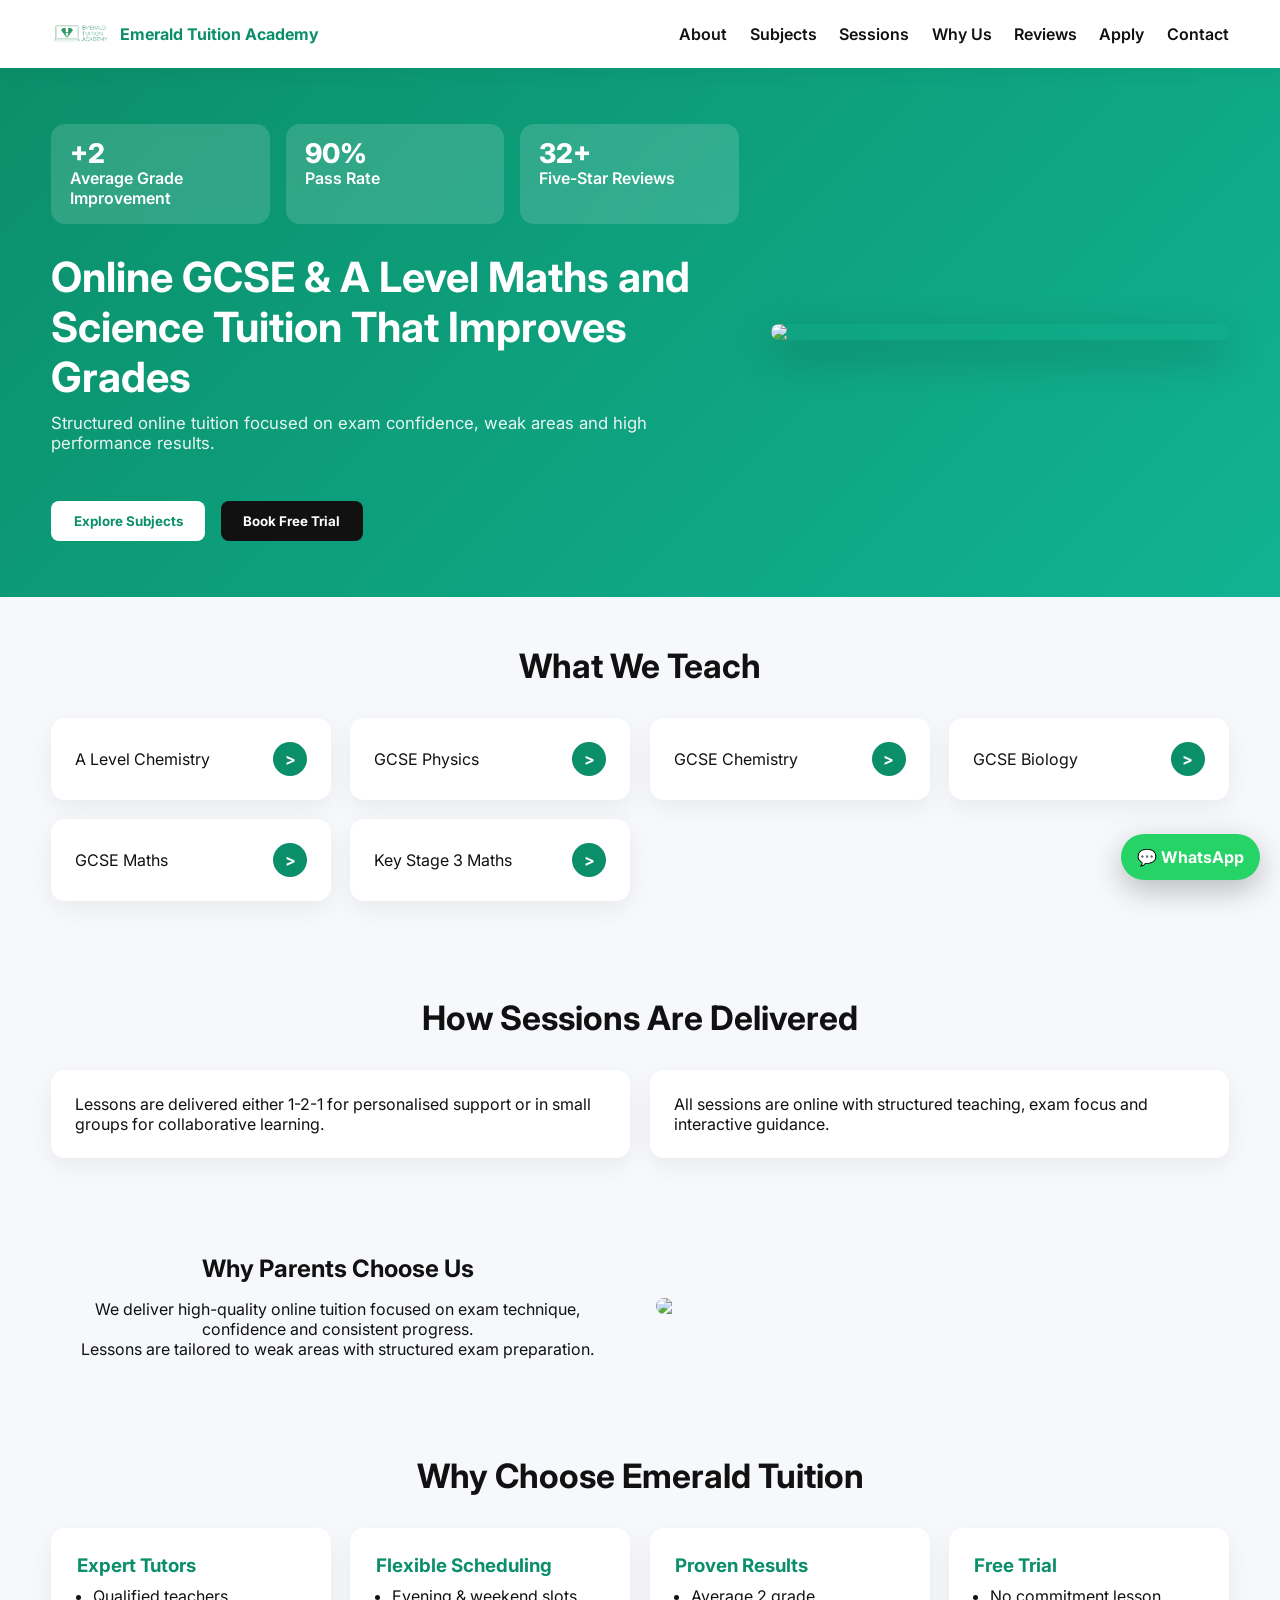
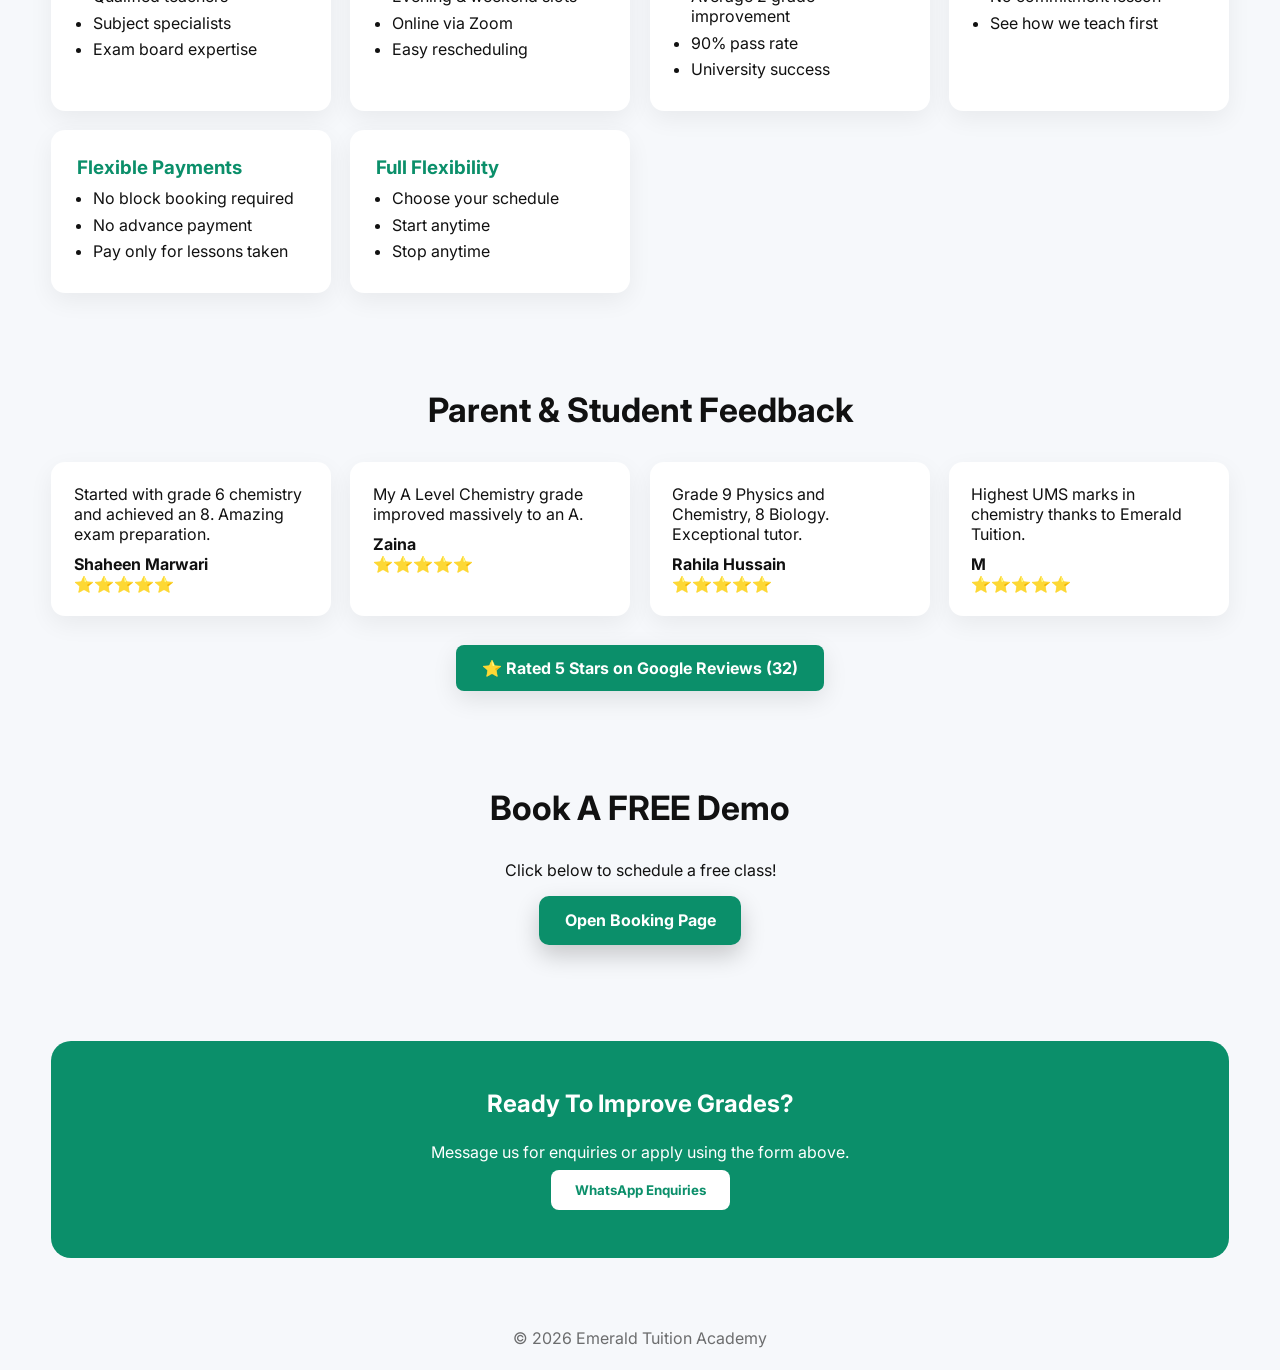
==== emeraldtuition/test/index.html @ 2b4d6810 "Add files via upload" ====
<!DOCTYPE html>
<html lang="en">
<head>
<meta charset="UTF-8">
<meta name="viewport" content="width=device-width, initial-scale=1.0">
<title>Emerald Tuition Academy</title>
<link href="https://fonts.googleapis.com/css2?family=Inter:wght@300;400;600;700;800&display=swap" rel="stylesheet">

<style>
*{margin:0;padding:0;box-sizing:border-box;font-family:Inter,system-ui}
body{background:#f6f8fb;color:#111}
a{text-decoration:none;color:inherit}

.container{width:92%;max-width:1200px;margin:auto}

/* NAV */
nav{
    position:sticky;
    top:0;
    background:#fff;
    box-shadow:0 4px 20px rgba(0,0,0,.05);
    z-index:99;
}
.nav-inner{
    display:flex;
    justify-content:space-between;
    align-items:center;
    padding:.8rem 0;
}
.logo{
    display:flex;
    align-items:center;
    gap:.6rem;
}
.logo img{height:42px}
.menu{
    display:flex;
    gap:1.4rem;
    font-weight:600;
}
.menu a:hover{color:#0b8f6a}

/* HERO */
.hero{
    padding:3.5rem 0;
    background:linear-gradient(135deg,#0b8f6a,#11b392);
    color:#fff;
}
.hero-inner{
    display:grid;
    grid-template-columns:1.2fr .8fr;
    gap:2rem;
    align-items:center;
}
.hero h1{font-size:2.6rem}
.hero p{opacity:.9;margin-top:.7rem}
.hero button{
    margin-top:1.3rem;
    padding:.75rem 1.4rem;
    border:none;
    border-radius:8px;
    background:#fff;
    color:#0b8f6a;
    font-weight:700;
}

/* IMAGE */
.hero img{
    width:100%;
    border-radius:18px;
    box-shadow:0 15px 40px rgba(0,0,0,.25);
}

/* SECTION */
section{padding:3rem 0}
.title{text-align:center;margin-bottom:2rem}
.title h2{font-size:2.1rem}

/* GRID */
.grid{
    display:grid;
    grid-template-columns:repeat(auto-fit,minmax(230px,1fr));
    gap:1.2rem;
}

/* CARD */
.card{
    background:#fff;
    padding:1.5rem;
    border-radius:14px;
    box-shadow:0 8px 25px rgba(0,0,0,.06);
}

/* ABOUT */
.about{
    display:grid;
    grid-template-columns:1fr 1fr;
    gap:2rem;
    align-items:center;
}
.about img{
    width:100%;
    border-radius:18px;
}

/* FEATURES */
.feature{
    background:#fff;
    padding:1.6rem;
    border-radius:14px;
    box-shadow:0 8px 25px rgba(0,0,0,.06);
}
.feature h3{margin-bottom:.6rem;color:#0b8f6a}
.feature ul{padding-left:1rem}
.feature li{margin:.4rem 0}

/* REVIEWS */
.review{
    background:#fff;
    padding:1.4rem;
    border-radius:14px;
    box-shadow:0 8px 25px rgba(0,0,0,.06);
}
.review h4{margin-top:.6rem}

/* APPLY BUTTON */
.apply-btn{
    display:inline-block;
    margin-top:1rem;
    padding:.9rem 1.6rem;
    border-radius:10px;
    background:#0b8f6a;
    color:white;
    font-weight:700;
    box-shadow:0 10px 25px rgba(0,0,0,.2);
}

/* CONTACT */
.contact{
    background:#0b8f6a;
    color:white;
    border-radius:20px;
    padding:3rem 1.5rem;
    text-align:center;
}
.contact button{
    margin-top:.5rem;
    padding:.75rem 1.5rem;
    border:none;
    border-radius:8px;
    background:white;
    color:#0b8f6a;
    font-weight:700;
}

/* WHATSAPP */
.whatsapp{
    position:fixed;
    bottom:20px;
    right:20px;
    background:#25d366;
    color:white;
    padding:.8rem 1rem;
    border-radius:50px;
    font-weight:700;
    box-shadow:0 10px 30px rgba(0,0,0,.25);
}

/* FOOTER */
footer{text-align:center;padding:1.4rem;opacity:.6}

/* MOBILE */
@media(max-width:900px){
    .hero-inner,.about{grid-template-columns:1fr}
    .hero h1{font-size:2.1rem}
    .menu{display:none}
}

section {
  scroll-margin-top: 90px;
}

/* RESULTS BAR */
.results-bar{
    display:flex;
    gap:1rem;
    flex-wrap:wrap;
    margin-bottom:1.7rem;
}

.result-box{
    background:rgba(255,255,255,.15);
    backdrop-filter:blur(6px);
    padding:1rem 1.2rem;
    border-radius:14px;
    min-width:170px;
    flex:1;
}

.result-box strong{
    display:block;
    font-size:1.7rem;
    font-weight:800;
    line-height:1;
}

.result-box span{
    display:block;
    margin-top:.10rem;
    font-weight:600;
}

/* MOBILE FIX */
@media(max-width:700px){

    .results-bar{
        display:grid;
        grid-template-columns:repeat(3,1fr);
        gap:.6rem;
    }

    .result-box{
        min-width:0;
        padding:.8rem .6rem;
        text-align:center;
    }

    .result-box strong{
        font-size:1.3rem;
    }

    .result-box span{
        font-size:.72rem;
        line-height:1.2;
    }

}

</style>
</head>

<body>

<nav>
    <div class="container nav-inner">
        <div class="logo">
            <img src="images/logo.jpeg">
            <strong style="color:#0b8f6a;">Emerald Tuition Academy</strong>
        </div>
        <div class="menu">
            <a href="#about">About</a>
            <a href="#subjects">Subjects</a>
            <a href="#delivery">Sessions</a>
            <a href="#why">Why Us</a>
            <a href="#reviews">Reviews</a>
            <a href="#apply">Apply</a>
            <a href="#contact">Contact</a>
        </div>
    </div>
</nav>

<section class="hero">
    <div class="container hero-inner">

        <div>

            <!-- RESULTS BAR -->
<div class="results-bar">

    <div class="result-box">
        <strong>+2</strong>
        <span>Average Grade Improvement</span>
    </div>

    <div class="result-box">
        <strong>90%</strong>
        <span>Pass Rate</span>
    </div>

    <div class="result-box">
        <strong>32+</strong>
        <span>Five-Star Reviews</span>
    </div>

</div>

            <!-- MAIN HEADLINE -->
            <h1>
                Online GCSE & A Level Maths and Science Tuition That Improves Grades
            </h1>

            <p style="font-size:1.05rem;max-width:620px;">
                Structured online tuition focused on exam confidence,
                weak areas and high performance results.
            </p>

            <!-- BUTTONS -->
            <div style="
                display:flex;
                gap:1rem;
                flex-wrap:wrap;
                margin-top:1.7rem;
            ">

                <a href="#subjects">
                    <button style="cursor:pointer;">
                        Explore Subjects
                    </button>
                </a>

                <a href="https://calendly.com/YOUR-LINK"
                   target="_blank">

                    <button style="
                        cursor:pointer;
                        background:#111;
                        color:#fff;
                    ">
                        Book Free Trial
                    </button>

                </a>

            </div>

        </div>

        <!-- IMAGE -->
        <img src="https://homeedlife.co.uk/wp-content/uploads/2023/11/boy-doing-online-school.jpg">

    </div>
</section>

<section id="subjects">
    <div class="container">
        <div class="title"><h2>What We Teach</h2></div>

        <div class="grid">

            <!-- A LEVEL CHEMISTRY -->
            <div class="card subject-card">

                <div class="subject-top"
                     onclick="toggleDropdown(this)"
                     style="display:flex;justify-content:space-between;align-items:center;cursor:pointer;">

                    <span>A Level Chemistry</span>

                    <div style="display:flex;align-items:center;gap:.7rem;">

                        <a href="subjects/a-level-chemistry-tutor"
                           onclick="event.stopPropagation()"
                           style="background:#0b8f6a;color:#fff;width:34px;height:34px;border-radius:50%;display:flex;align-items:center;justify-content:center;font-weight:700;">
                           >
                        </a>

                    </div>
                </div>

                <div class="dropdown"
                     style="display:none;
                            margin-top:1rem;
                            background:#eef4f2;
                            border-radius:10px;
                            padding:1rem;">

                    <p><strong>Topics Covered:</strong></p>
                    <p>Organic Chemistry, Kinetics, Equilibria, Calculations, Acids & Bases</p>

                    <br>

                    <p><strong>What Students Get:</strong></p>
                    <p>
                    ✔ Exam-focused teaching<br>
                    ✔ Structured lessons<br>
                    ✔ Homework support<br>
                    ✔ Confidence improvement
                    </p>

                </div>
            </div>

            <!-- GCSE PHYSICS -->
            <div class="card subject-card">

                <div class="subject-top"
                     onclick="toggleDropdown(this)"
                     style="display:flex;justify-content:space-between;align-items:center;cursor:pointer;">

                    <span>GCSE Physics</span>

                    <a href="subjects/gcse-physics-tutor"
                       onclick="event.stopPropagation()"
                       style="background:#0b8f6a;color:#fff;width:34px;height:34px;border-radius:50%;display:flex;align-items:center;justify-content:center;font-weight:700;">
                       >
                    </a>
                </div>

                <div class="dropdown"
                     style="display:none;
                            margin-top:1rem;
                            background:#eef4f2;
                            border-radius:10px;
                            padding:1rem;">

                    <p><strong>Topics Covered:</strong></p>
                    <p>Energy, Electricity, Forces, Waves, Space Physics</p>

                    <br>

                    <p><strong>What Students Get:</strong></p>
                    <p>
                    ✔ Better understanding<br>
                    ✔ Exam practice<br>
                    ✔ Grade improvement<br>
                    ✔ Personal support
                    </p>

                </div>
            </div>

            <!-- GCSE CHEMISTRY -->
            <div class="card subject-card">

                <div class="subject-top"
                     onclick="toggleDropdown(this)"
                     style="display:flex;justify-content:space-between;align-items:center;cursor:pointer;">

                    <span>GCSE Chemistry</span>

                    <a href="subjects/gcse-chemistry-tutor"
                       onclick="event.stopPropagation()"
                       style="background:#0b8f6a;color:#fff;width:34px;height:34px;border-radius:50%;display:flex;align-items:center;justify-content:center;font-weight:700;">
                       >
                    </a>
                </div>

                <div class="dropdown"
                     style="display:none;
                            margin-top:1rem;
                            background:#eef4f2;
                            border-radius:10px;
                            padding:1rem;">

                    <p><strong>Topics Covered:</strong></p>
                    <p>Atomic Structure, Bonding, Quantitative Chemistry, Organic Chemistry</p>

                    <br>

                    <p><strong>What Students Get:</strong></p>
                    <p>
                    ✔ Exam mastery<br>
                    ✔ Confidence boost<br>
                    ✔ Weak area targeting<br>
                    ✔ Structured revision
                    </p>

                </div>
            </div>

            <!-- GCSE BIOLOGY -->
            <div class="card subject-card">

                <div class="subject-top"
                     onclick="toggleDropdown(this)"
                     style="display:flex;justify-content:space-between;align-items:center;cursor:pointer;">

                    <span>GCSE Biology</span>

                    <a href="subjects/gcse-biology-tutor"
                       onclick="event.stopPropagation()"
                       style="background:#0b8f6a;color:#fff;width:34px;height:34px;border-radius:50%;display:flex;align-items:center;justify-content:center;font-weight:700;">
                       >
                    </a>
                </div>

                <div class="dropdown"
                     style="display:none;
                            margin-top:1rem;
                            background:#eef4f2;
                            border-radius:10px;
                            padding:1rem;">

                    <p><strong>Topics Covered:</strong></p>
                    <p>Cell Biology, Infection & Response, Ecology, Human Biology</p>

                    <br>

                    <p><strong>What Students Get:</strong></p>
                    <p>
                    ✔ Clear explanations<br>
                    ✔ Exam prep<br>
                    ✔ Revision guidance<br>
                    ✔ Higher grades
                    </p>

                </div>
            </div>

            <!-- GCSE MATHS -->
            <div class="card subject-card">

                <div class="subject-top"
                     onclick="toggleDropdown(this)"
                     style="display:flex;justify-content:space-between;align-items:center;cursor:pointer;">

                    <span>GCSE Maths</span>

                    <a href="subjects/gcse-maths-tutor"
                       onclick="event.stopPropagation()"
                       style="background:#0b8f6a;color:#fff;width:34px;height:34px;border-radius:50%;display:flex;align-items:center;justify-content:center;font-weight:700;">
                       >
                    </a>
                </div>

                <div class="dropdown"
                     style="display:none;
                            margin-top:1rem;
                            background:#eef4f2;
                            border-radius:10px;
                            padding:1rem;">

                    <p><strong>Topics Covered:</strong></p>
                    <p>Algebra, Trigonometry, Geometry, Statistics, Problem Solving</p>

                    <br>

                    <p><strong>What Students Get:</strong></p>
                    <p>
                    ✔ Strong foundations<br>
                    ✔ Exam confidence<br>
                    ✔ Personal guidance<br>
                    ✔ Better problem solving
                    </p>

                </div>
            </div>

            <!-- KS3 MATHS -->
            <div class="card subject-card">

                <div class="subject-top"
                     onclick="toggleDropdown(this)"
                     style="display:flex;justify-content:space-between;align-items:center;cursor:pointer;">

                    <span>Key Stage 3 Maths</span>

                    <a href="subjects/ks3-maths-tutor"
                       onclick="event.stopPropagation()"
                       style="background:#0b8f6a;color:#fff;width:34px;height:34px;border-radius:50%;display:flex;align-items:center;justify-content:center;font-weight:700;">
                       >
                    </a>
                </div>

                <div class="dropdown"
                     style="display:none;
                            margin-top:1rem;
                            background:#eef4f2;
                            border-radius:10px;
                            padding:1rem;">

                    <p><strong>Topics Covered:</strong></p>
                    <p>Fractions, Percentages, Algebra Basics, Graphs</p>

                    <br>

                    <p><strong>What Students Get:</strong></p>
                    <p>
                    ✔ Confidence building<br>
                    ✔ Strong maths foundations<br>
                    ✔ Interactive lessons<br>
                    ✔ Smooth GCSE preparation
                    </p>

                </div>
            </div>

        </div>
    </div>
</section>

<script>
function toggleDropdown(element) {

    const dropdown =
    element.parentElement.querySelector(".dropdown");

    const allDropdowns =
    document.querySelectorAll(".dropdown");

    allDropdowns.forEach(item => {
        if(item !== dropdown){
            item.style.display = "none";
        }
    });

    dropdown.style.display =
    dropdown.style.display === "block"
    ? "none"
    : "block";
}
</script>

<script>
function toggleDropdown(element) {

    const dropdown =
    element.parentElement.querySelector(".dropdown");

    const allDropdowns =
    document.querySelectorAll(".dropdown");

    allDropdowns.forEach(item => {
        if(item !== dropdown){
            item.style.display = "none";
        }
    });

    dropdown.style.display =
    dropdown.style.display === "block"
    ? "none"
    : "block";
}
</script>

<section id="delivery">
    <div class="container">
        <div class="title"><h2>How Sessions Are Delivered</h2></div>
        <div class="grid">
            <div class="card">Lessons are delivered either 1-2-1 for personalised support or in small groups for collaborative learning.</div>
            <div class="card">All sessions are online with structured teaching, exam focus and interactive guidance.</div>
        </div>
    </div>
</section>

<section id="about">
    <div class="container about">
        <div style="text-align: center;">
            <h2 style="margin-bottom: 1rem;">Why Parents Choose Us</h2>
            <p>We deliver high-quality online tuition focused on exam technique, confidence and consistent progress.</p>
            <p>Lessons are tailored to weak areas with structured exam preparation.</p>
        </div>
        <img src="https://static.wixstatic.com/media/75bcfb_be0d665fe6b447b88cdbca9f40bd2ba9~mv2.jpg/v1/fill/w_721,h_543,al_c/75bcfb_be0d665fe6b447b88cdbca9f40bd2ba9~mv2.jpg">
    </div>
</section>

<section id="why">
    <div class="container">
        <div class="title"><h2>Why Choose Emerald Tuition</h2></div>
        <div class="grid">
            <div class="feature">
                <h3>Expert Tutors</h3>
                <ul>
                    <li>Qualified teachers</li>
                    <li>Subject specialists</li>
                    <li>Exam board expertise</li>
                </ul>
            </div>
            <div class="feature">
                <h3>Flexible Scheduling</h3>
                <ul>
                    <li>Evening & weekend slots</li>
                    <li>Online via Zoom</li>
                    <li>Easy rescheduling</li>
                </ul>
            </div>
            <div class="feature">
                <h3>Proven Results</h3>
                <ul>
                    <li>Average 2 grade improvement</li>
                    <li>90% pass rate</li>
                    <li>University success</li>
                </ul>
            </div>

            <div class="feature">
    <h3>Free Trial</h3>
    <ul>
        <li>No commitment lesson</li>
        <li>See how we teach first</li>
    </ul>
</div>

<div class="feature">
    <h3>Flexible Payments</h3>
    <ul>
        <li>No block booking required</li>
        <li>No advance payment</li>
        <li>Pay only for lessons taken</li>
    </ul>
</div>

<div class="feature">
    <h3>Full Flexibility</h3>
    <ul>
        <li>Choose your schedule</li>
        <li>Start anytime</li>
        <li>Stop anytime</li>
    </ul>
</div>

        </div>
    </div>
</section>

<section id="reviews">
    <div class="container">
        <div class="title"><h2>Parent & Student Feedback</h2></div>
        <div class="grid">
            <div class="review">
                <p>Started with grade 6 chemistry and achieved an 8. Amazing exam preparation.</p>
                <h4>Shaheen Marwari</h4> ⭐⭐⭐⭐⭐
            </div>
            <div class="review">
                <p>My A Level Chemistry grade improved massively to an A.</p>
                <h4>Zaina</h4> ⭐⭐⭐⭐⭐
            </div>
            <div class="review">
                <p>Grade 9 Physics and Chemistry, 8 Biology. Exceptional tutor.</p>
                <h4>Rahila Hussain</h4> ⭐⭐⭐⭐⭐
            </div>
            <div class="review">
                <p>Highest UMS marks in chemistry thanks to Emerald Tuition.</p>
                <h4>M</h4> ⭐⭐⭐⭐⭐
            </div>
        </div>

        <!-- ⭐ GOOGLE REVIEWS BUTTON -->
        <div style="text-align:center; margin-top:1.8rem;">
            <a href="https://www.google.com/search?sca_esv=fa30f98f2ff67e07&si=AL3DRZEsmMGCryMMFSHJ3StBhOdZ2-6yYkXd_doETEE1OR-qOelwA-dUasPa48wmMocdt_zc8w1ixSBPUWT4-S5v3i-HgxTdZVt08RGUj78HB-r6PFb3XQNc_aOpmDAok-s4RBOkZh48gJ9RqbSSlosvEtI8_Vebgw%3D%3D&q=Emerald+Tuition+Academy+Reviews&sa=X&ved=2ahUKEwixqMnhg8WSAxW_Q0EAHY_tHYEQ0bkNegQIPRAD&biw=1272&bih=588&dpr=1.5&sei=dfSFad6SLpGdhbIPxcadkQw" 
               target="_blank"
               style="display:inline-block; padding:0.8rem 1.6rem; background:#0b8f6a; color:#fff; border-radius:8px; font-weight:700; box-shadow:0 8px 25px rgba(0,0,0,.1);">
                ⭐ Rated 5 Stars on Google Reviews (32)
            </a>
        </div>

    </div>
</section>


<section id="apply">
    <div class="container" style="text-align:center">
        <div class="title"><h2>Book A FREE Demo</h2></div>
        <p>Click below to schedule a free class!</p>
        <a class="apply-btn" href="https://forms.gle/KcSVuQcyiTKTGoABA" target="_blank">Open Booking Page</a>
    </div>
</section>

<section id="contact">
    <div class="container contact">
        <h2 style="margin-bottom: 1.5rem;">Ready To Improve Grades?</h2>
        <p>Message us for enquiries or apply using the form above.</p>
        <button><a href="https://wa.me/447933665087">WhatsApp Enquiries</a></button>
    </div>
</section>

<a class="whatsapp" href="https://wa.me/447933665087">💬 WhatsApp</a>

<footer>
© 2026 Emerald Tuition Academy
</footer>

</body>
</html>
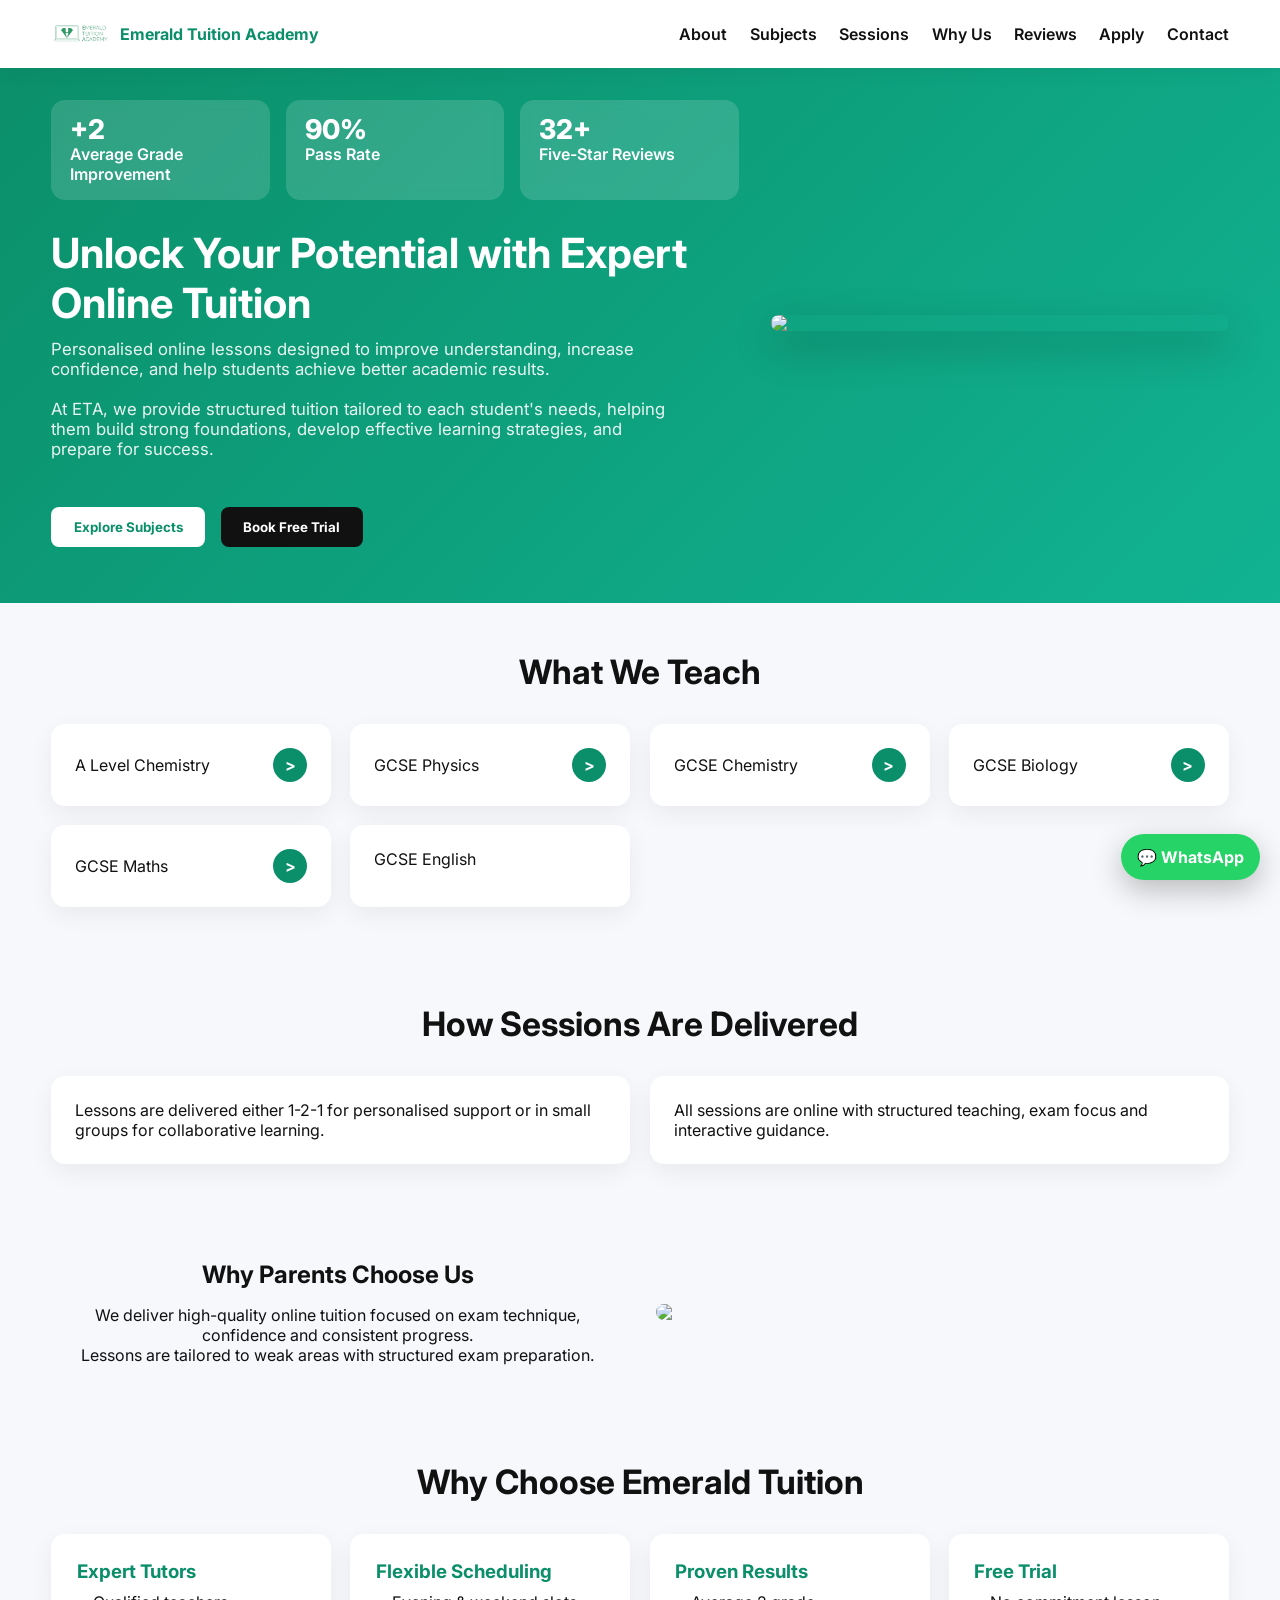
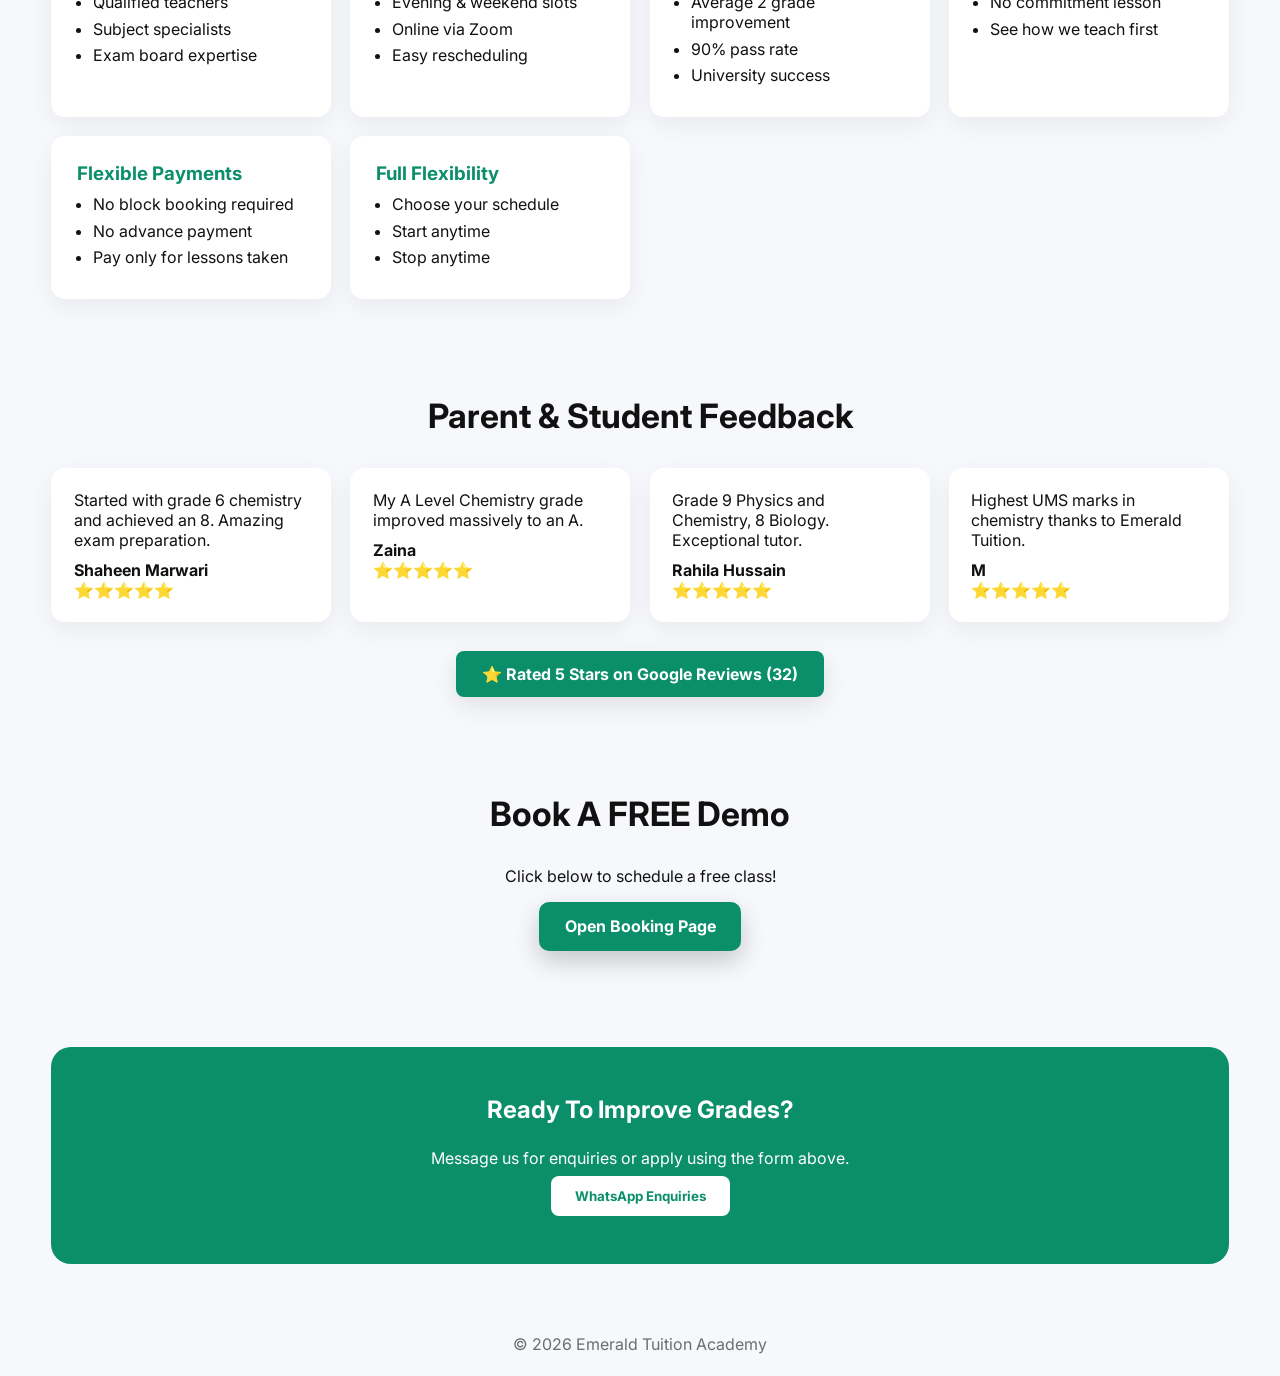
==== commit 584f8960: "Update index.html" ====
--- a/emeraldtuition/test/index.html
+++ b/emeraldtuition/test/index.html
@@ -26,6 +26,7 @@
     justify-content:space-between;
     align-items:center;
     padding:.8rem 0;
+    
 }
 .logo{
     display:flex;
@@ -45,6 +46,7 @@
     padding:3.5rem 0;
     background:linear-gradient(135deg,#0b8f6a,#11b392);
     color:#fff;
+    padding-top: 2rem;
 }
 .hero-inner{
     display:grid;
@@ -286,12 +288,13 @@
 
             <!-- MAIN HEADLINE -->
             <h1>
-                Online GCSE & A Level Maths and Science Tuition That Improves Grades
+                Unlock Your Potential with Expert Online Tuition
             </h1>
 
             <p style="font-size:1.05rem;max-width:620px;">
-                Structured online tuition focused on exam confidence,
-                weak areas and high performance results.
+                Personalised online lessons designed to improve understanding, increase confidence, and help students achieve better academic results.
+                <br><br>
+At ETA, we provide structured tuition tailored to each student's needs, helping them build strong foundations, develop effective learning strategies, and prepare for success.
             </p>
 
             <!-- BUTTONS -->
@@ -543,36 +546,11 @@
                      onclick="toggleDropdown(this)"
                      style="display:flex;justify-content:space-between;align-items:center;cursor:pointer;">
 
-                    <span>Key Stage 3 Maths</span>
-
-                    <a href="subjects/ks3-maths-tutor"
-                       onclick="event.stopPropagation()"
-                       style="background:#0b8f6a;color:#fff;width:34px;height:34px;border-radius:50%;display:flex;align-items:center;justify-content:center;font-weight:700;">
-                       >
-                    </a>
-                </div>
-
-                <div class="dropdown"
-                     style="display:none;
-                            margin-top:1rem;
-                            background:#eef4f2;
-                            border-radius:10px;
-                            padding:1rem;">
-
-                    <p><strong>Topics Covered:</strong></p>
-                    <p>Fractions, Percentages, Algebra Basics, Graphs</p>
-
-                    <br>
-
-                    <p><strong>What Students Get:</strong></p>
-                    <p>
-                    ✔ Confidence building<br>
-                    ✔ Strong maths foundations<br>
-                    ✔ Interactive lessons<br>
-                    ✔ Smooth GCSE preparation
-                    </p>
-
-                </div>
+                    <span>GCSE English</span>
+
+
+
+                
             </div>
 
         </div>
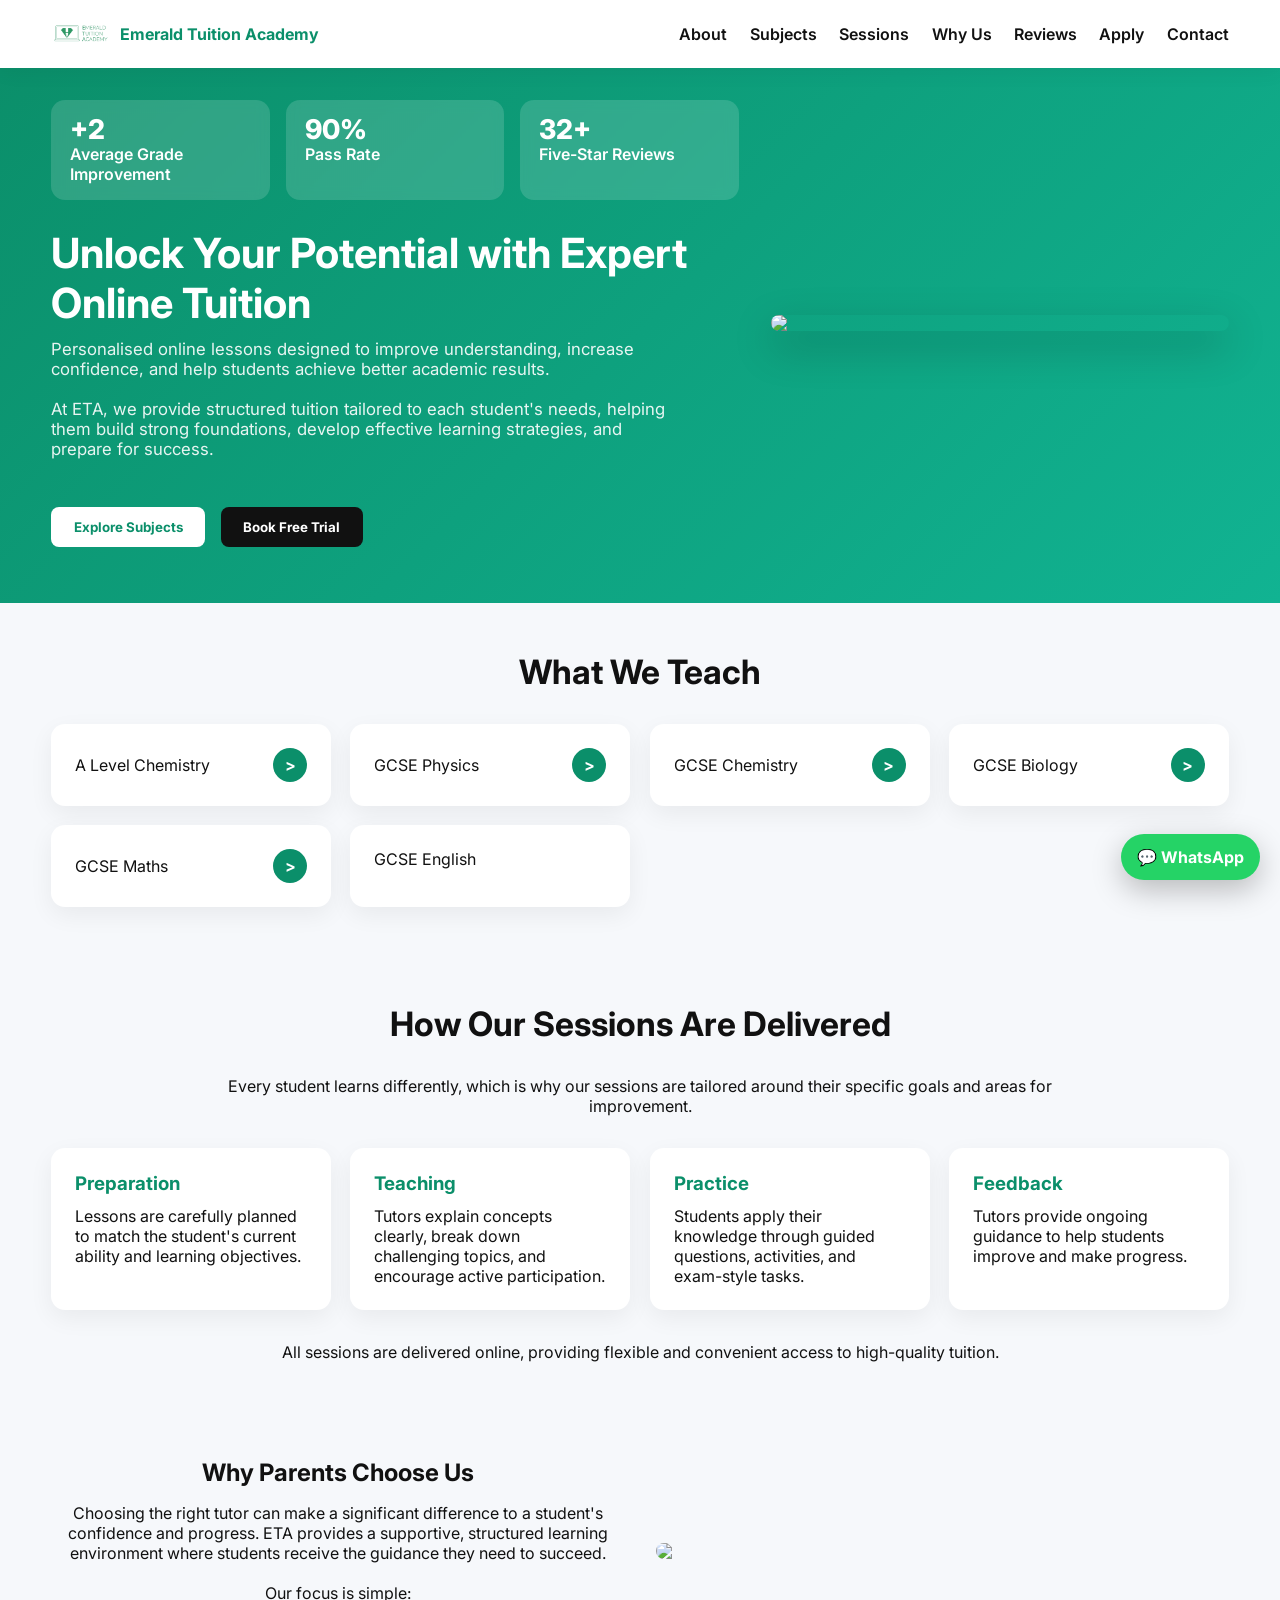
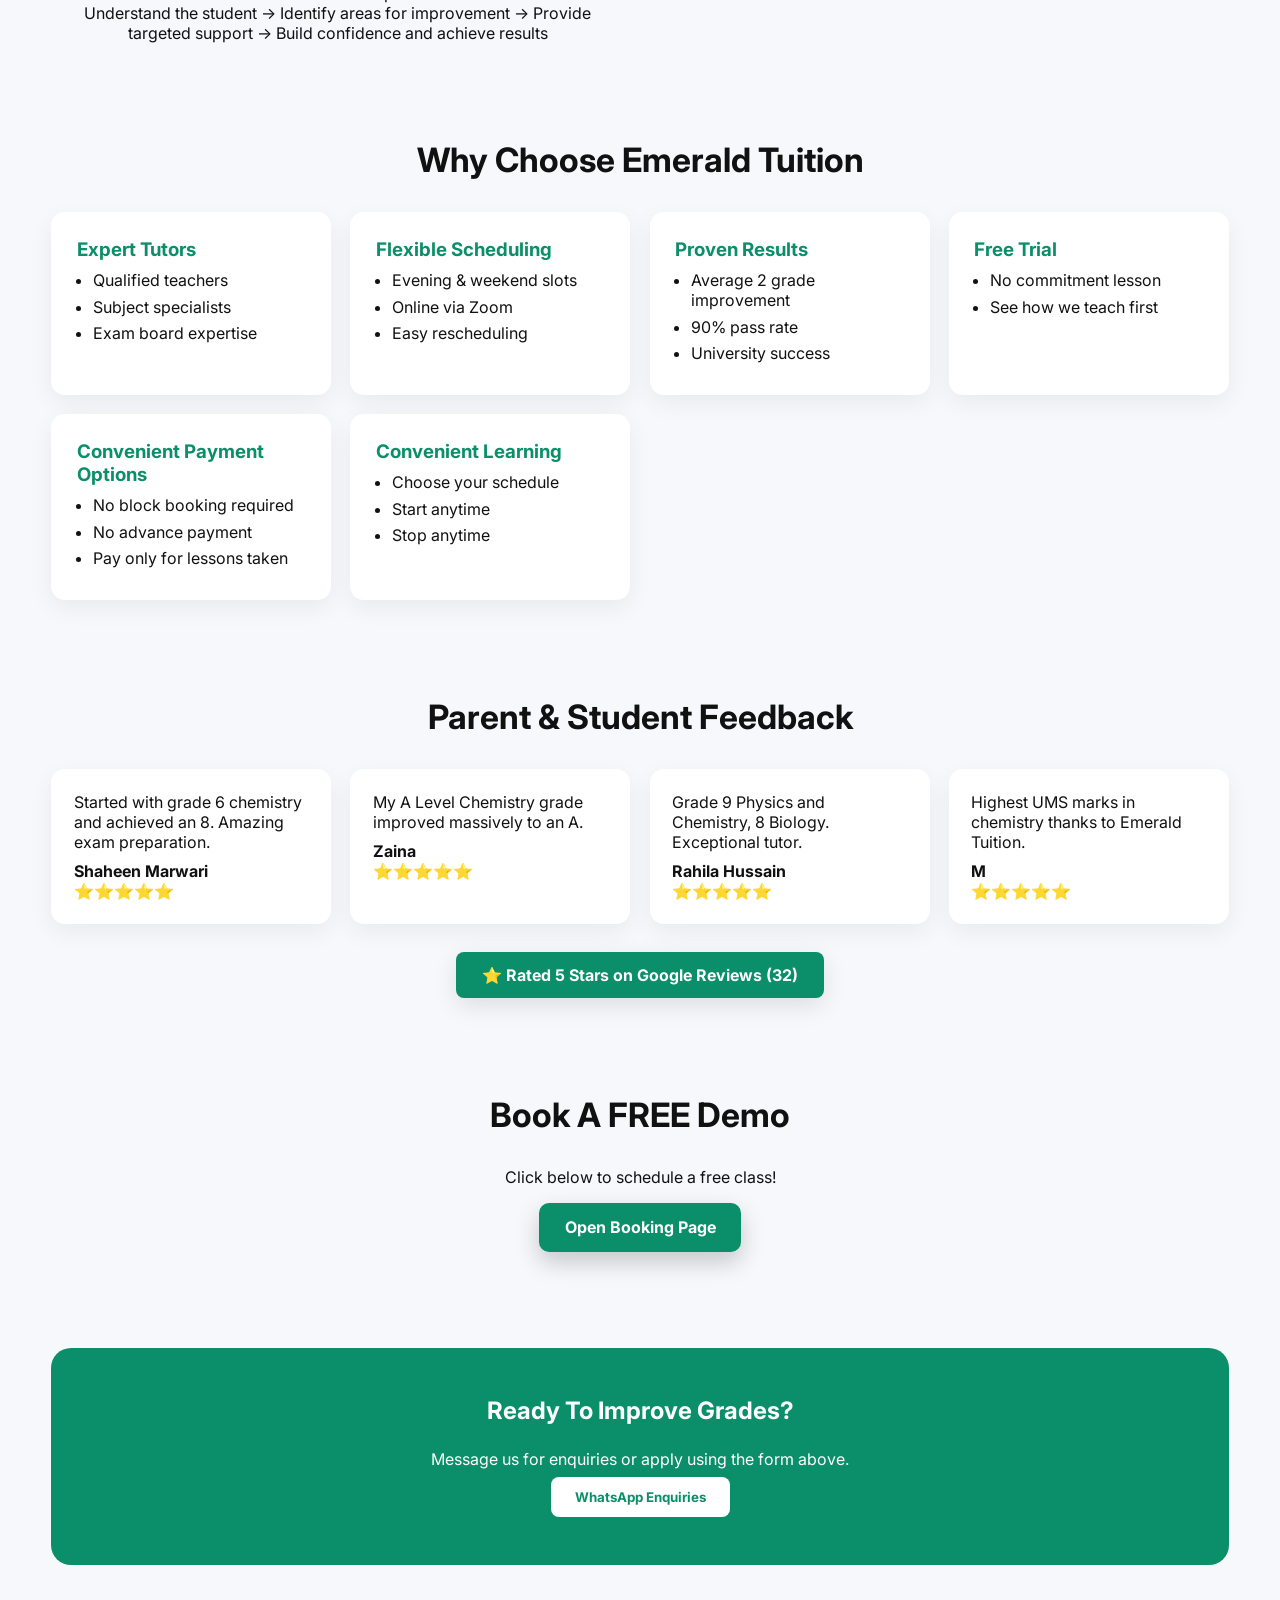
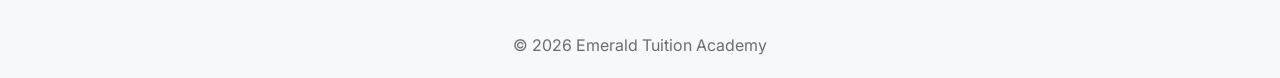
==== commit f17b4aaa: "Add files via upload" ====
--- a/emeraldtuition/test/index.html
+++ b/emeraldtuition/test/index.html
@@ -603,11 +603,37 @@
 
 <section id="delivery">
     <div class="container">
-        <div class="title"><h2>How Sessions Are Delivered</h2></div>
+        <div class="title"><h2>How Our Sessions Are Delivered</h2></div>
+
+        <p style="text-align:center;max-width:850px;margin:0 auto 2rem auto;">
+            Every student learns differently, which is why our sessions are tailored around their specific goals and areas for improvement.
+        </p>
+
         <div class="grid">
-            <div class="card">Lessons are delivered either 1-2-1 for personalised support or in small groups for collaborative learning.</div>
-            <div class="card">All sessions are online with structured teaching, exam focus and interactive guidance.</div>
-        </div>
+            <div class="card">
+                <h3 style="color:#0b8f6a;margin-bottom:.7rem;">Preparation</h3>
+                <p>Lessons are carefully planned to match the student's current ability and learning objectives.</p>
+            </div>
+
+            <div class="card">
+                <h3 style="color:#0b8f6a;margin-bottom:.7rem;">Teaching</h3>
+                <p>Tutors explain concepts clearly, break down challenging topics, and encourage active participation.</p>
+            </div>
+
+            <div class="card">
+                <h3 style="color:#0b8f6a;margin-bottom:.7rem;">Practice</h3>
+                <p>Students apply their knowledge through guided questions, activities, and exam-style tasks.</p>
+            </div>
+
+            <div class="card">
+                <h3 style="color:#0b8f6a;margin-bottom:.7rem;">Feedback</h3>
+                <p>Tutors provide ongoing guidance to help students improve and make progress.</p>
+            </div>
+        </div>
+
+        <p style="text-align:center;max-width:850px;margin:2rem auto 0 auto;">
+            All sessions are delivered online, providing flexible and convenient access to high-quality tuition.
+        </p>
     </div>
 </section>
 
@@ -615,8 +641,10 @@
     <div class="container about">
         <div style="text-align: center;">
             <h2 style="margin-bottom: 1rem;">Why Parents Choose Us</h2>
-            <p>We deliver high-quality online tuition focused on exam technique, confidence and consistent progress.</p>
-            <p>Lessons are tailored to weak areas with structured exam preparation.</p>
+            <p>Choosing the right tutor can make a significant difference to a student's confidence and progress. ETA provides a supportive, structured learning environment where students receive the guidance they need to succeed.</p>
+            <br>
+            <p>Our focus is simple:<br>
+            Understand the student → Identify areas for improvement → Provide targeted support → Build confidence and achieve results</p>
         </div>
         <img src="https://static.wixstatic.com/media/75bcfb_be0d665fe6b447b88cdbca9f40bd2ba9~mv2.jpg/v1/fill/w_721,h_543,al_c/75bcfb_be0d665fe6b447b88cdbca9f40bd2ba9~mv2.jpg">
     </div>
@@ -660,7 +688,7 @@
 </div>
 
 <div class="feature">
-    <h3>Flexible Payments</h3>
+    <h3>Convenient Payment Options</h3>
     <ul>
         <li>No block booking required</li>
         <li>No advance payment</li>
@@ -669,7 +697,7 @@
 </div>
 
 <div class="feature">
-    <h3>Full Flexibility</h3>
+    <h3>Convenient Learning</h3>
     <ul>
         <li>Choose your schedule</li>
         <li>Start anytime</li>
@@ -739,4 +767,4 @@
 </footer>
 
 </body>
-</html>
+</html>
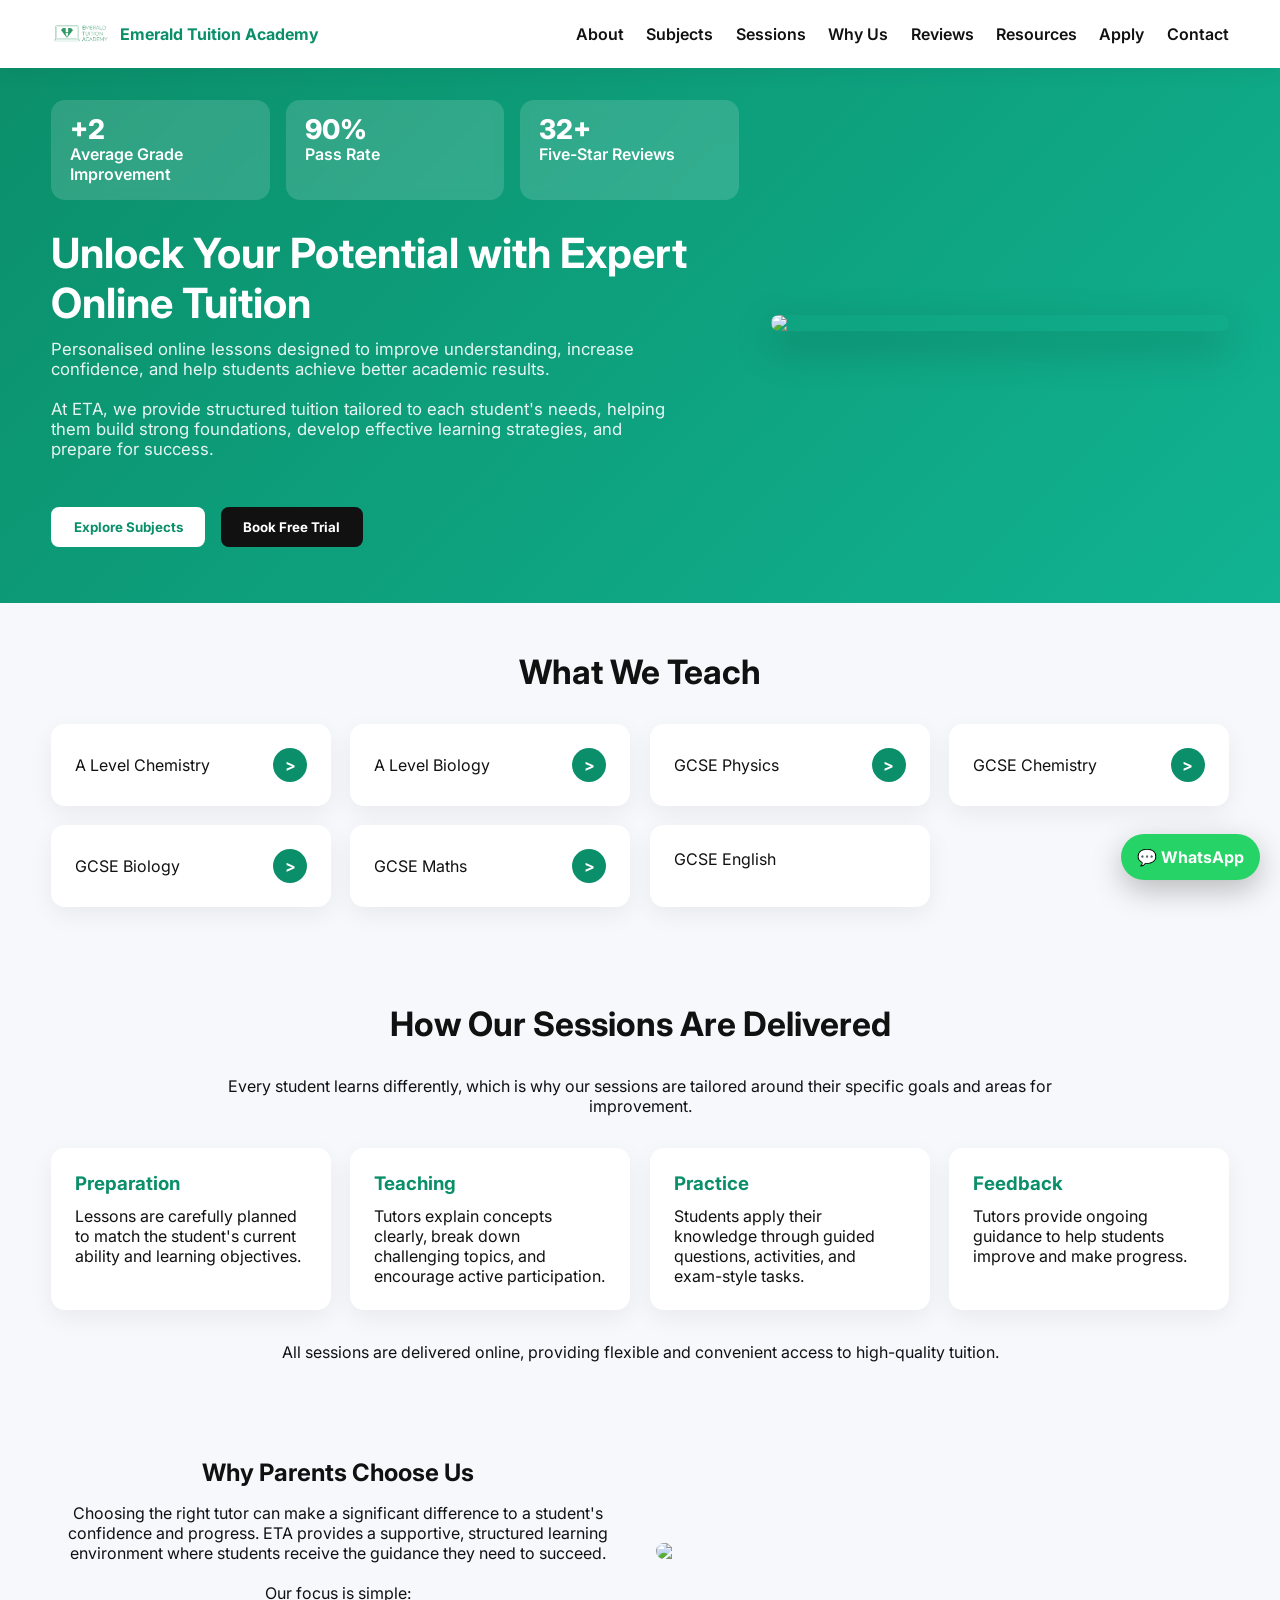
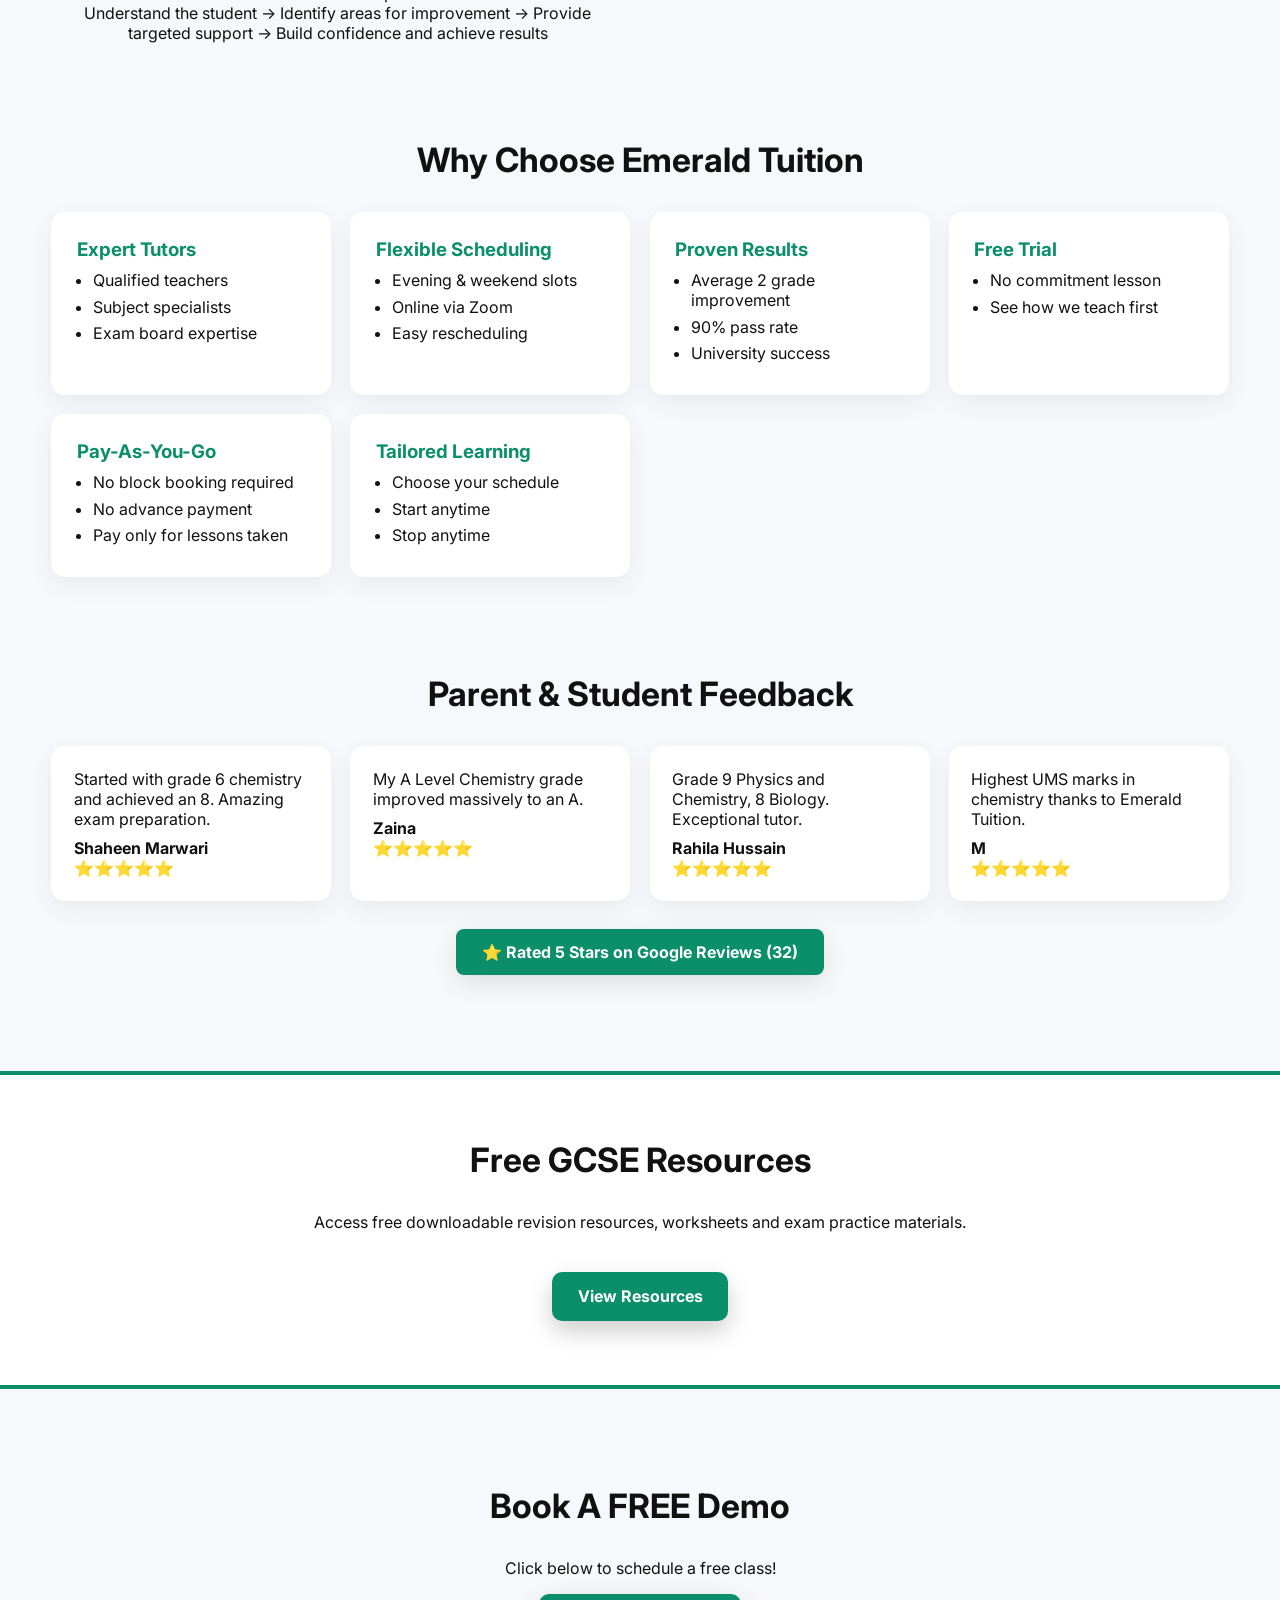
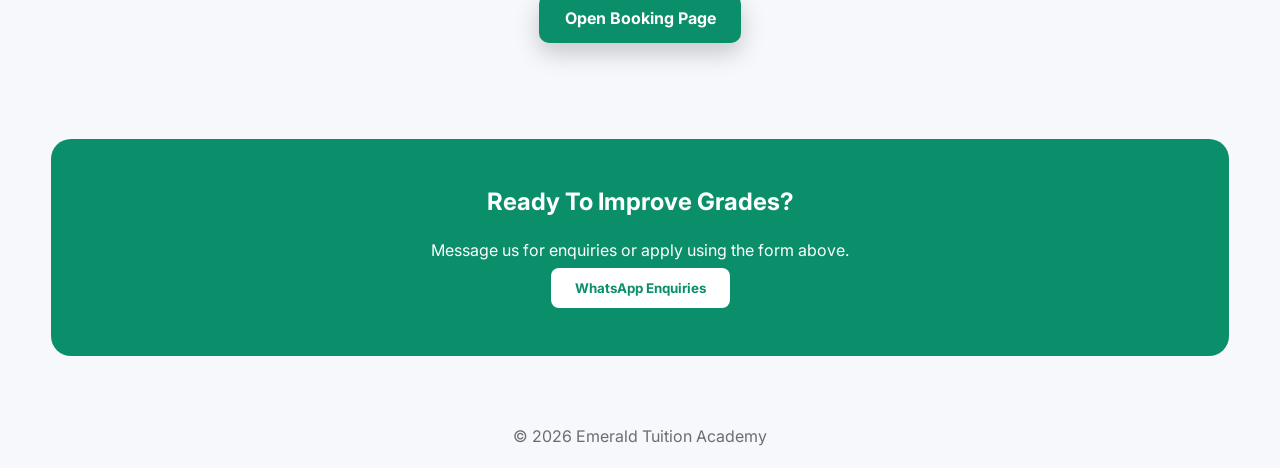
==== commit 3aaaba33: "Changes" ====
--- a/emeraldtuition/test/index.html
+++ b/emeraldtuition/test/index.html
@@ -255,6 +255,7 @@
             <a href="#delivery">Sessions</a>
             <a href="#why">Why Us</a>
             <a href="#reviews">Reviews</a>
+            <a href="/resources">Resources</a>
             <a href="#apply">Apply</a>
             <a href="#contact">Contact</a>
         </div>
@@ -344,7 +345,7 @@
             <div class="card subject-card">
 
                 <div class="subject-top"
-                     onclick="toggleDropdown(this)"
+                     
                      style="display:flex;justify-content:space-between;align-items:center;cursor:pointer;">
 
                     <span>A Level Chemistry</span>
@@ -360,34 +361,23 @@
                     </div>
                 </div>
 
-                <div class="dropdown"
-                     style="display:none;
-                            margin-top:1rem;
-                            background:#eef4f2;
-                            border-radius:10px;
-                            padding:1rem;">
-
-                    <p><strong>Topics Covered:</strong></p>
-                    <p>Organic Chemistry, Kinetics, Equilibria, Calculations, Acids & Bases</p>
-
-                    <br>
-
-                    <p><strong>What Students Get:</strong></p>
-                    <p>
-                    ✔ Exam-focused teaching<br>
-                    ✔ Structured lessons<br>
-                    ✔ Homework support<br>
-                    ✔ Confidence improvement
-                    </p>
-
-                </div>
-            </div>
+                </div>
+
+<div class="card subject-card">
+    <div class="subject-top" style="display:flex;justify-content:space-between;align-items:center;">
+        <span>A Level Biology</span>
+        <a href="subjects/a-level-biology-tutor"
+           style="background:#0b8f6a;color:#fff;width:34px;height:34px;border-radius:50%;display:flex;align-items:center;justify-content:center;font-weight:700;">
+           >
+        </a>
+    </div>
+</div>
 
             <!-- GCSE PHYSICS -->
             <div class="card subject-card">
 
                 <div class="subject-top"
-                     onclick="toggleDropdown(this)"
+                     
                      style="display:flex;justify-content:space-between;align-items:center;cursor:pointer;">
 
                     <span>GCSE Physics</span>
@@ -399,34 +389,13 @@
                     </a>
                 </div>
 
-                <div class="dropdown"
-                     style="display:none;
-                            margin-top:1rem;
-                            background:#eef4f2;
-                            border-radius:10px;
-                            padding:1rem;">
-
-                    <p><strong>Topics Covered:</strong></p>
-                    <p>Energy, Electricity, Forces, Waves, Space Physics</p>
-
-                    <br>
-
-                    <p><strong>What Students Get:</strong></p>
-                    <p>
-                    ✔ Better understanding<br>
-                    ✔ Exam practice<br>
-                    ✔ Grade improvement<br>
-                    ✔ Personal support
-                    </p>
-
-                </div>
-            </div>
+                </div>
 
             <!-- GCSE CHEMISTRY -->
             <div class="card subject-card">
 
                 <div class="subject-top"
-                     onclick="toggleDropdown(this)"
+                     
                      style="display:flex;justify-content:space-between;align-items:center;cursor:pointer;">
 
                     <span>GCSE Chemistry</span>
@@ -438,34 +407,13 @@
                     </a>
                 </div>
 
-                <div class="dropdown"
-                     style="display:none;
-                            margin-top:1rem;
-                            background:#eef4f2;
-                            border-radius:10px;
-                            padding:1rem;">
-
-                    <p><strong>Topics Covered:</strong></p>
-                    <p>Atomic Structure, Bonding, Quantitative Chemistry, Organic Chemistry</p>
-
-                    <br>
-
-                    <p><strong>What Students Get:</strong></p>
-                    <p>
-                    ✔ Exam mastery<br>
-                    ✔ Confidence boost<br>
-                    ✔ Weak area targeting<br>
-                    ✔ Structured revision
-                    </p>
-
-                </div>
-            </div>
+                </div>
 
             <!-- GCSE BIOLOGY -->
             <div class="card subject-card">
 
                 <div class="subject-top"
-                     onclick="toggleDropdown(this)"
+                     
                      style="display:flex;justify-content:space-between;align-items:center;cursor:pointer;">
 
                     <span>GCSE Biology</span>
@@ -477,34 +425,13 @@
                     </a>
                 </div>
 
-                <div class="dropdown"
-                     style="display:none;
-                            margin-top:1rem;
-                            background:#eef4f2;
-                            border-radius:10px;
-                            padding:1rem;">
-
-                    <p><strong>Topics Covered:</strong></p>
-                    <p>Cell Biology, Infection & Response, Ecology, Human Biology</p>
-
-                    <br>
-
-                    <p><strong>What Students Get:</strong></p>
-                    <p>
-                    ✔ Clear explanations<br>
-                    ✔ Exam prep<br>
-                    ✔ Revision guidance<br>
-                    ✔ Higher grades
-                    </p>
-
-                </div>
-            </div>
+                </div>
 
             <!-- GCSE MATHS -->
             <div class="card subject-card">
 
                 <div class="subject-top"
-                     onclick="toggleDropdown(this)"
+                     
                      style="display:flex;justify-content:space-between;align-items:center;cursor:pointer;">
 
                     <span>GCSE Maths</span>
@@ -516,34 +443,13 @@
                     </a>
                 </div>
 
-                <div class="dropdown"
-                     style="display:none;
-                            margin-top:1rem;
-                            background:#eef4f2;
-                            border-radius:10px;
-                            padding:1rem;">
-
-                    <p><strong>Topics Covered:</strong></p>
-                    <p>Algebra, Trigonometry, Geometry, Statistics, Problem Solving</p>
-
-                    <br>
-
-                    <p><strong>What Students Get:</strong></p>
-                    <p>
-                    ✔ Strong foundations<br>
-                    ✔ Exam confidence<br>
-                    ✔ Personal guidance<br>
-                    ✔ Better problem solving
-                    </p>
-
-                </div>
-            </div>
+                </div>
 
             <!-- KS3 MATHS -->
             <div class="card subject-card">
 
                 <div class="subject-top"
-                     onclick="toggleDropdown(this)"
+                     
                      style="display:flex;justify-content:space-between;align-items:center;cursor:pointer;">
 
                     <span>GCSE English</span>
@@ -557,49 +463,9 @@
     </div>
 </section>
 
-<script>
-function toggleDropdown(element) {
-
-    const dropdown =
-    element.parentElement.querySelector(".dropdown");
-
-    const allDropdowns =
-    document.querySelectorAll(".dropdown");
-
-    allDropdowns.forEach(item => {
-        if(item !== dropdown){
-            item.style.display = "none";
-        }
-    });
-
-    dropdown.style.display =
-    dropdown.style.display === "block"
-    ? "none"
-    : "block";
-}
-</script>
-
-<script>
-function toggleDropdown(element) {
-
-    const dropdown =
-    element.parentElement.querySelector(".dropdown");
-
-    const allDropdowns =
-    document.querySelectorAll(".dropdown");
-
-    allDropdowns.forEach(item => {
-        if(item !== dropdown){
-            item.style.display = "none";
-        }
-    });
-
-    dropdown.style.display =
-    dropdown.style.display === "block"
-    ? "none"
-    : "block";
-}
-</script>
+
+
+
 
 <section id="delivery">
     <div class="container">
@@ -688,7 +554,7 @@
 </div>
 
 <div class="feature">
-    <h3>Convenient Payment Options</h3>
+    <h3>Pay-As-You-Go</h3>
     <ul>
         <li>No block booking required</li>
         <li>No advance payment</li>
@@ -697,7 +563,7 @@
 </div>
 
 <div class="feature">
-    <h3>Convenient Learning</h3>
+    <h3>Tailored Learning</h3>
     <ul>
         <li>Choose your schedule</li>
         <li>Start anytime</li>
@@ -744,6 +610,24 @@
 </section>
 
 
+
+
+<section id="resources" style="
+    border-top: 4px solid #0b8f6a;
+    border-bottom: 4px solid #0b8f6a;
+    margin: 3rem 0;
+    padding: 4rem 0;
+    background: #fff;">
+    <div class="container" style="text-align:center">
+        <div class="title"><h2>Free GCSE Resources</h2></div>
+        <p style="max-width:700px;margin:0 auto 1.5rem auto;">
+            Access free downloadable revision resources, worksheets and exam practice materials.
+        </p>
+        <a class="apply-btn" href="/resources">View Resources</a>
+    </div>
+</section>
+
+
 <section id="apply">
     <div class="container" style="text-align:center">
         <div class="title"><h2>Book A FREE Demo</h2></div>
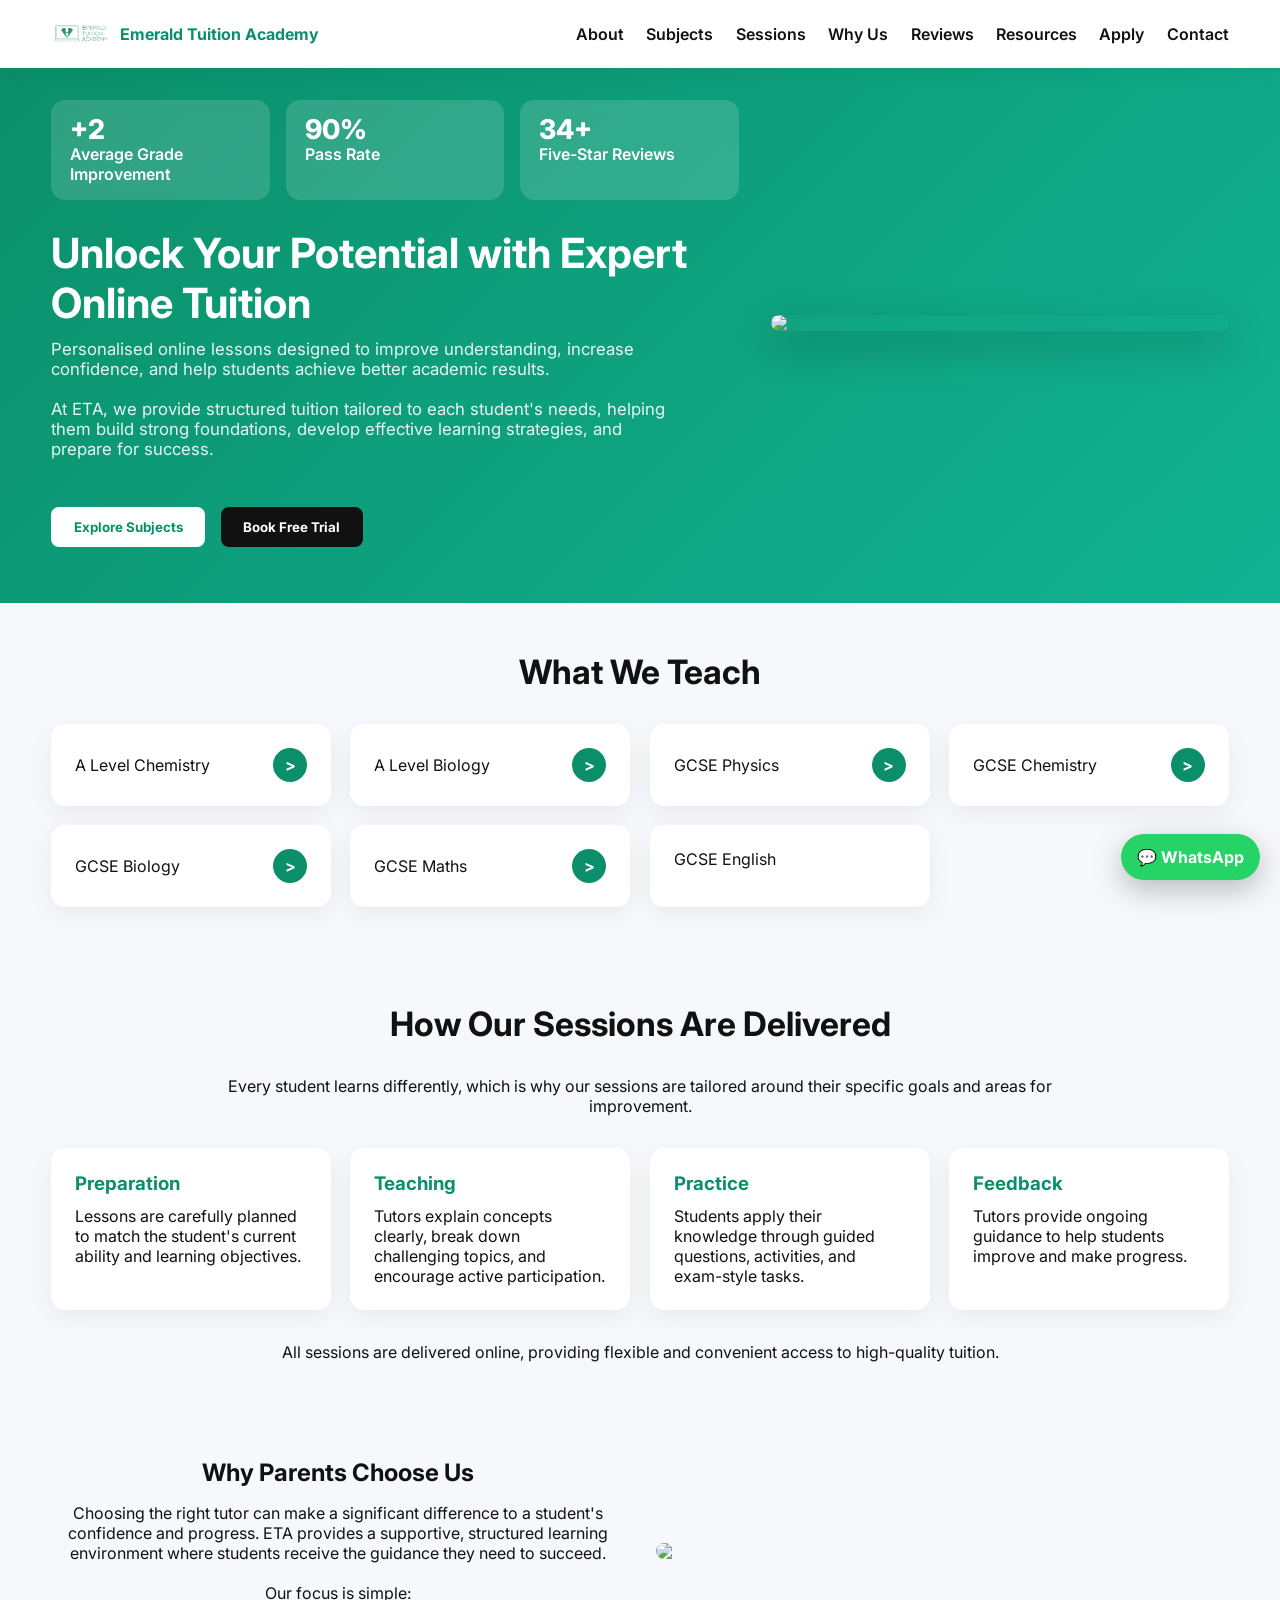
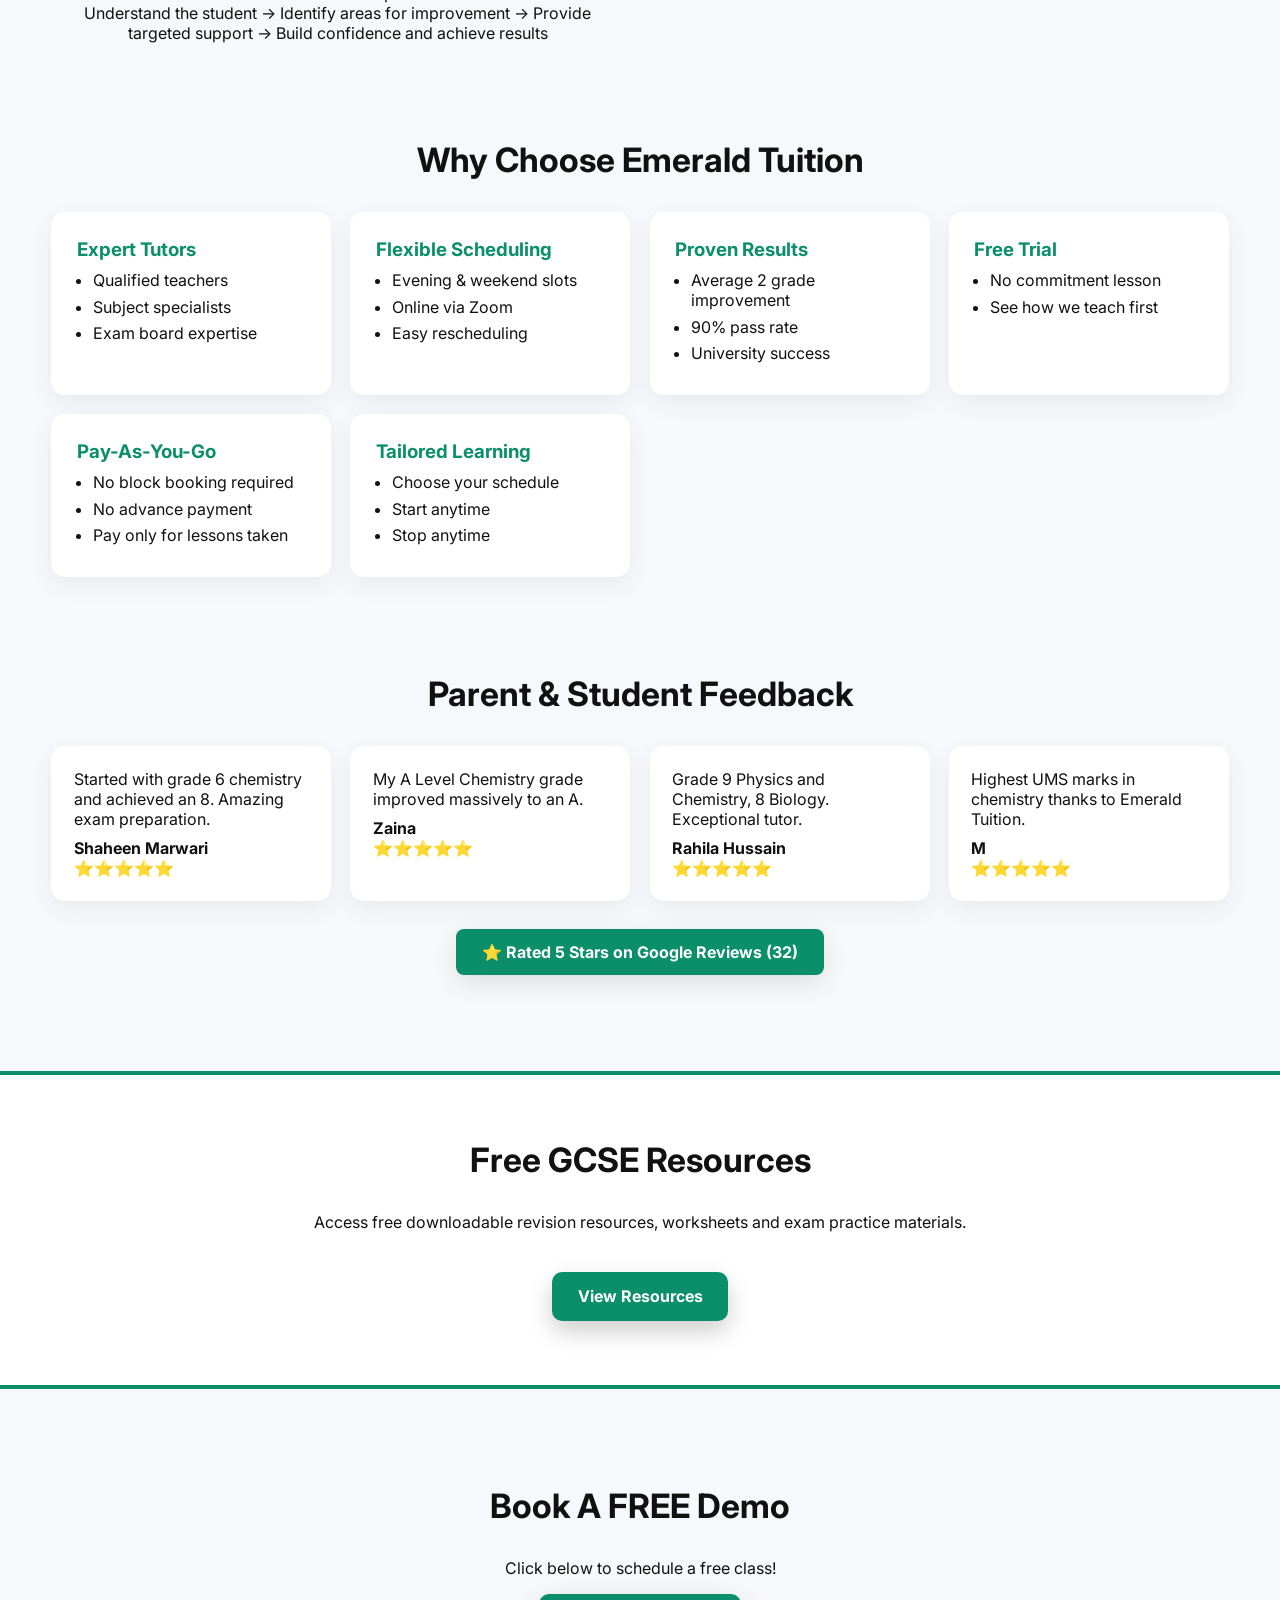
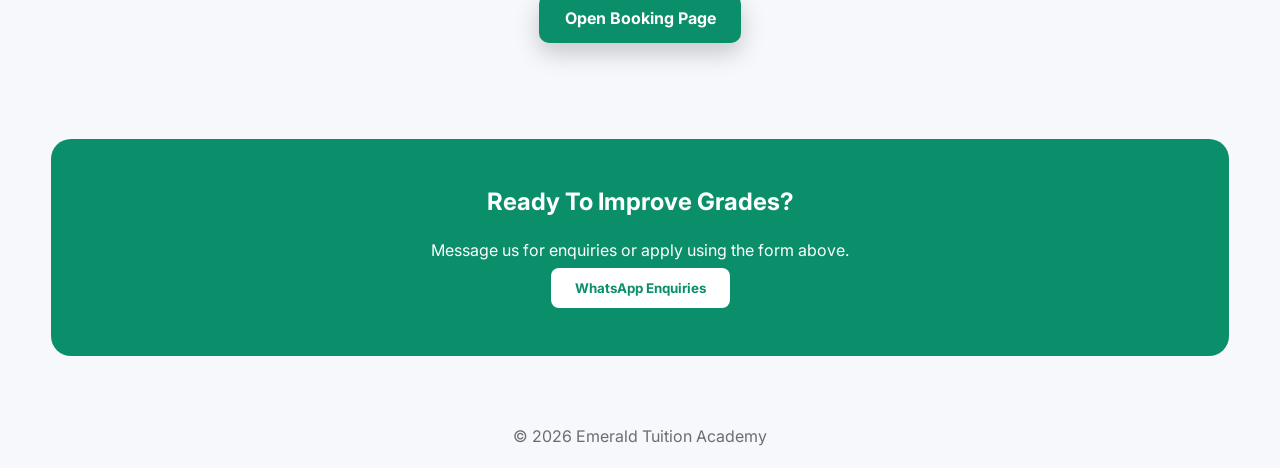
==== commit 230fdfbf: "tt" ====
--- a/emeraldtuition/test/index.html
+++ b/emeraldtuition/test/index.html
@@ -281,7 +281,7 @@
     </div>
 
     <div class="result-box">
-        <strong>32+</strong>
+        <strong>34+</strong>
         <span>Five-Star Reviews</span>
     </div>
 
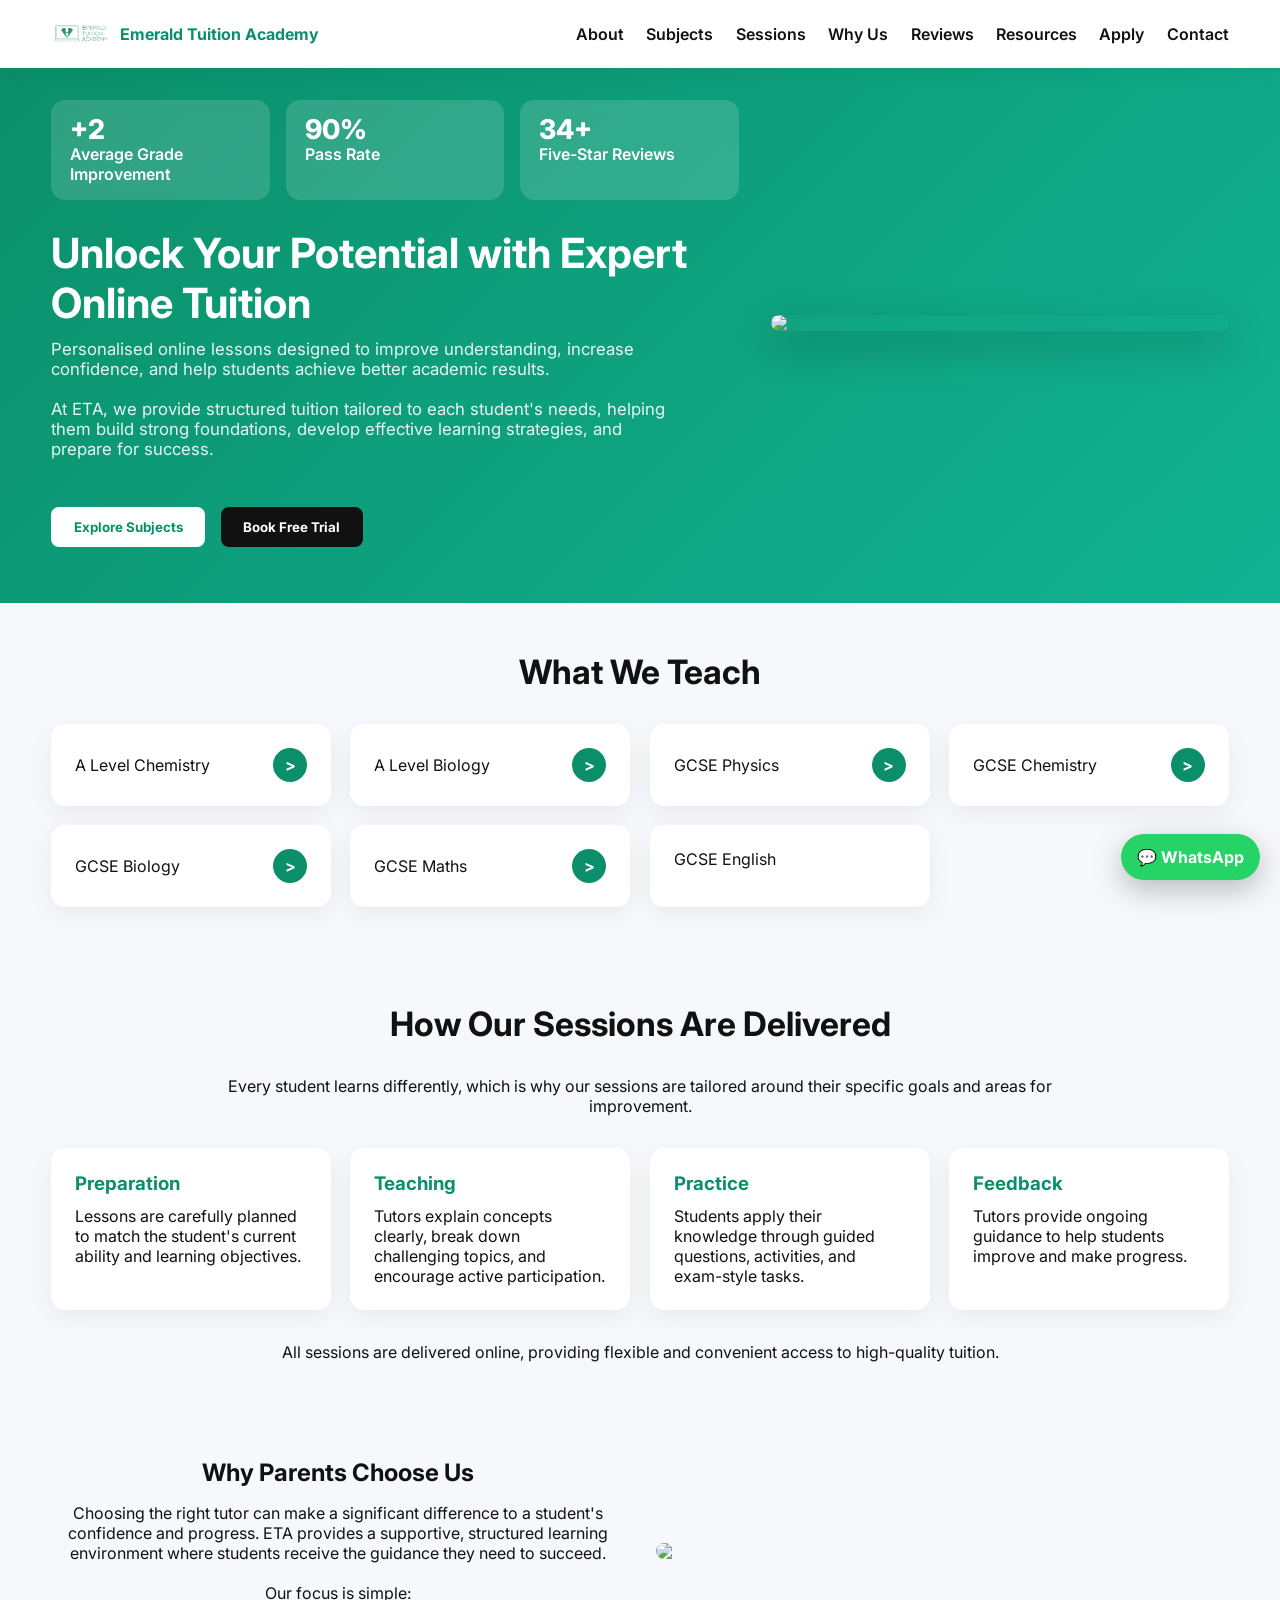
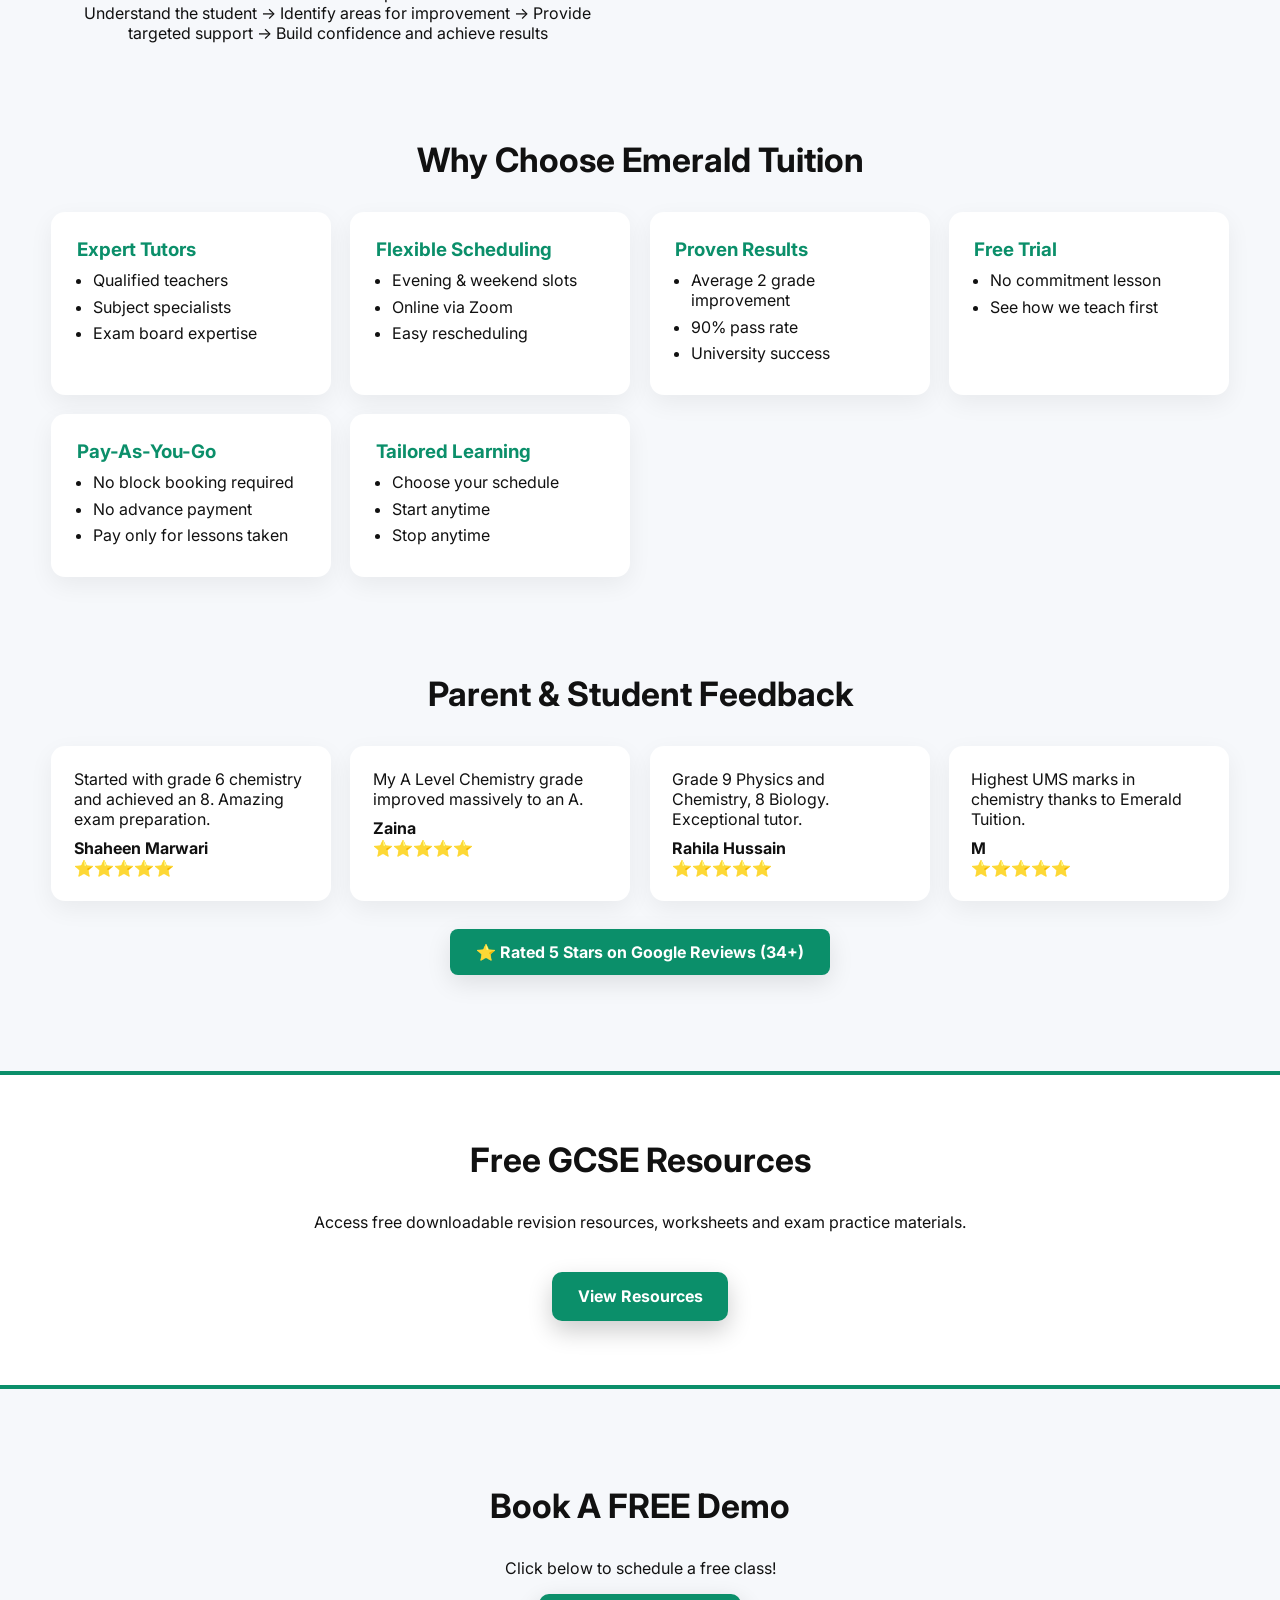
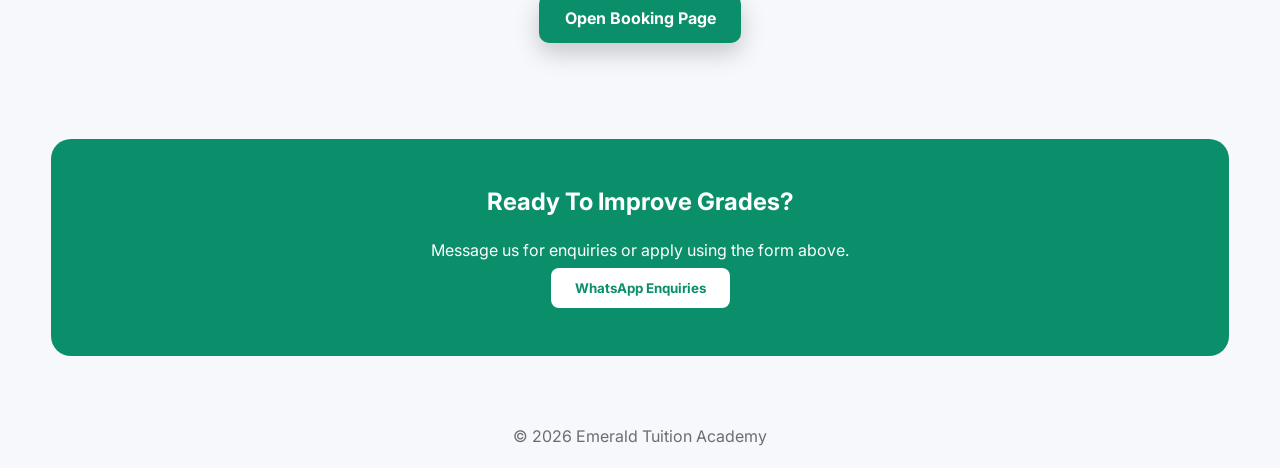
==== commit cee7697f: "Changes g" ====
--- a/emeraldtuition/test/index.html
+++ b/emeraldtuition/test/index.html
@@ -602,7 +602,7 @@
             <a href="https://www.google.com/search?sca_esv=fa30f98f2ff67e07&si=AL3DRZEsmMGCryMMFSHJ3StBhOdZ2-6yYkXd_doETEE1OR-qOelwA-dUasPa48wmMocdt_zc8w1ixSBPUWT4-S5v3i-HgxTdZVt08RGUj78HB-r6PFb3XQNc_aOpmDAok-s4RBOkZh48gJ9RqbSSlosvEtI8_Vebgw%3D%3D&q=Emerald+Tuition+Academy+Reviews&sa=X&ved=2ahUKEwixqMnhg8WSAxW_Q0EAHY_tHYEQ0bkNegQIPRAD&biw=1272&bih=588&dpr=1.5&sei=dfSFad6SLpGdhbIPxcadkQw" 
                target="_blank"
                style="display:inline-block; padding:0.8rem 1.6rem; background:#0b8f6a; color:#fff; border-radius:8px; font-weight:700; box-shadow:0 8px 25px rgba(0,0,0,.1);">
-                ⭐ Rated 5 Stars on Google Reviews (32)
+                ⭐ Rated 5 Stars on Google Reviews (34+)
             </a>
         </div>
 
